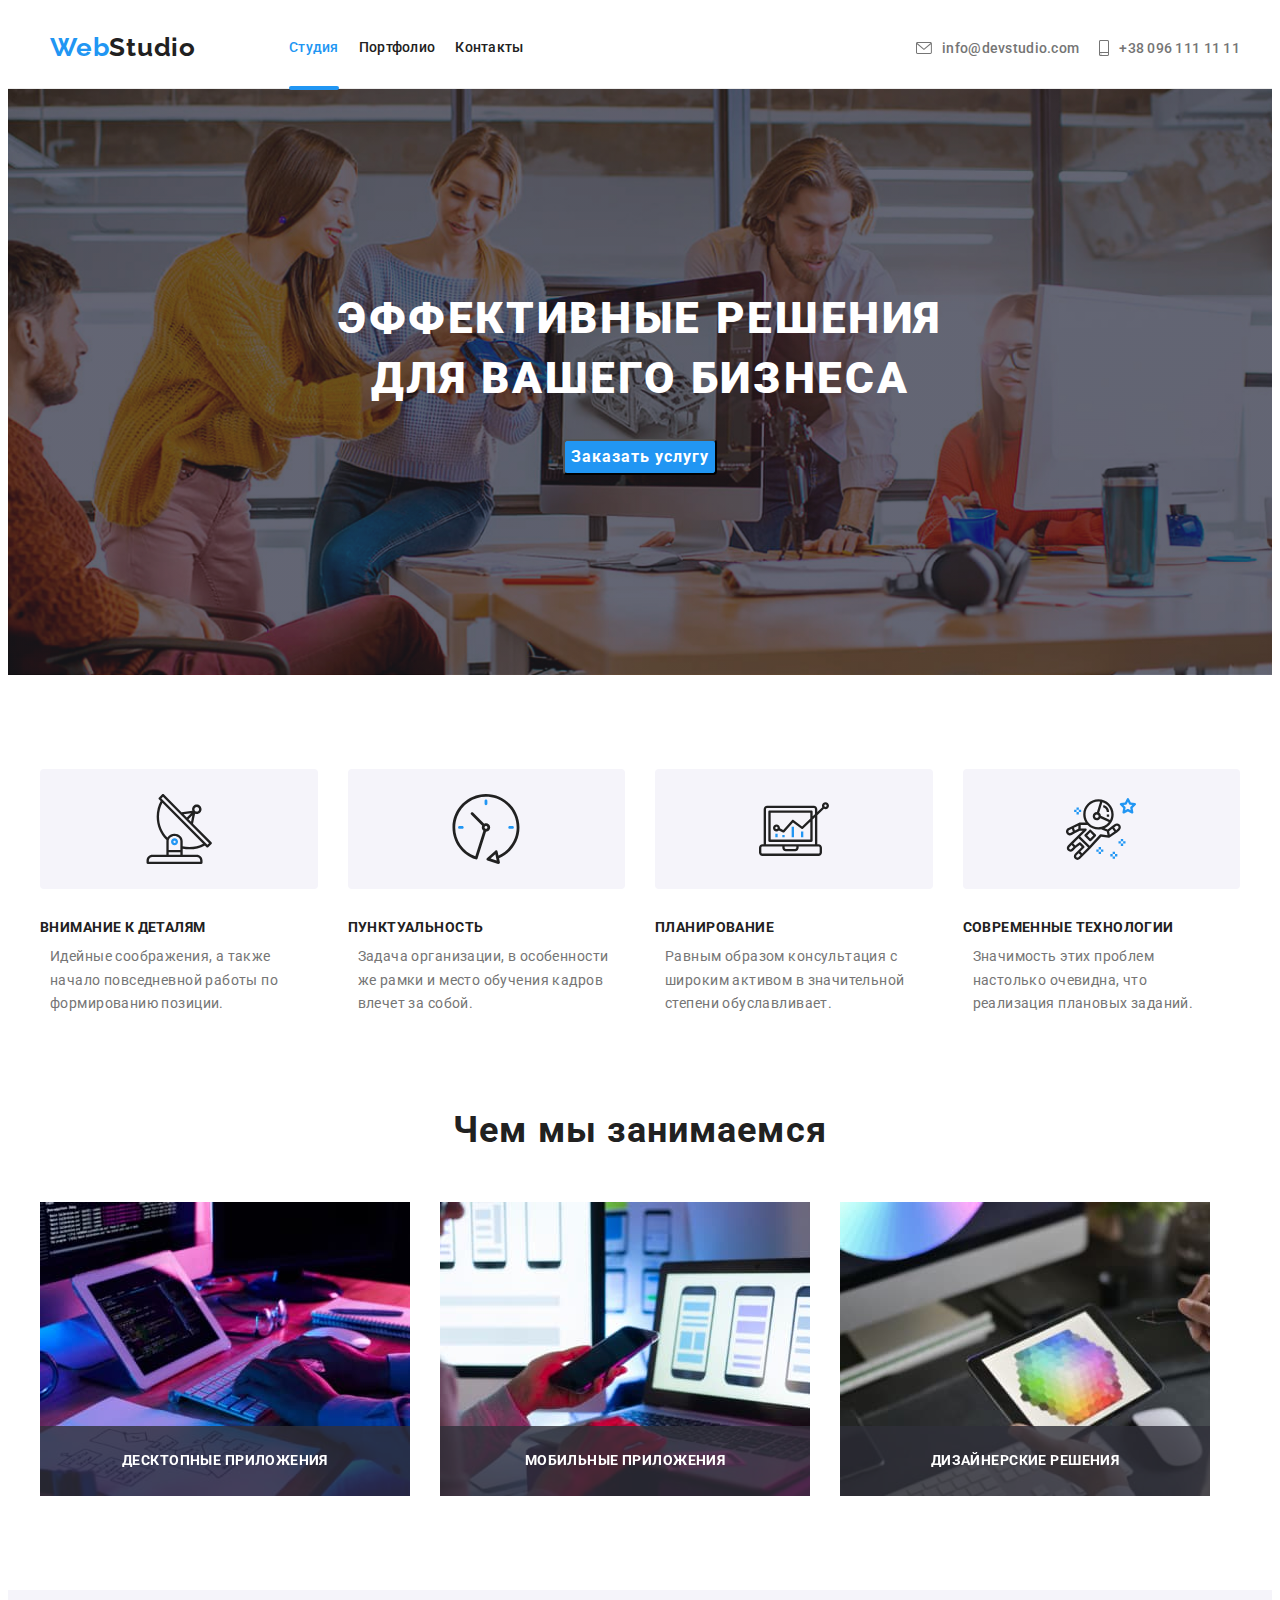
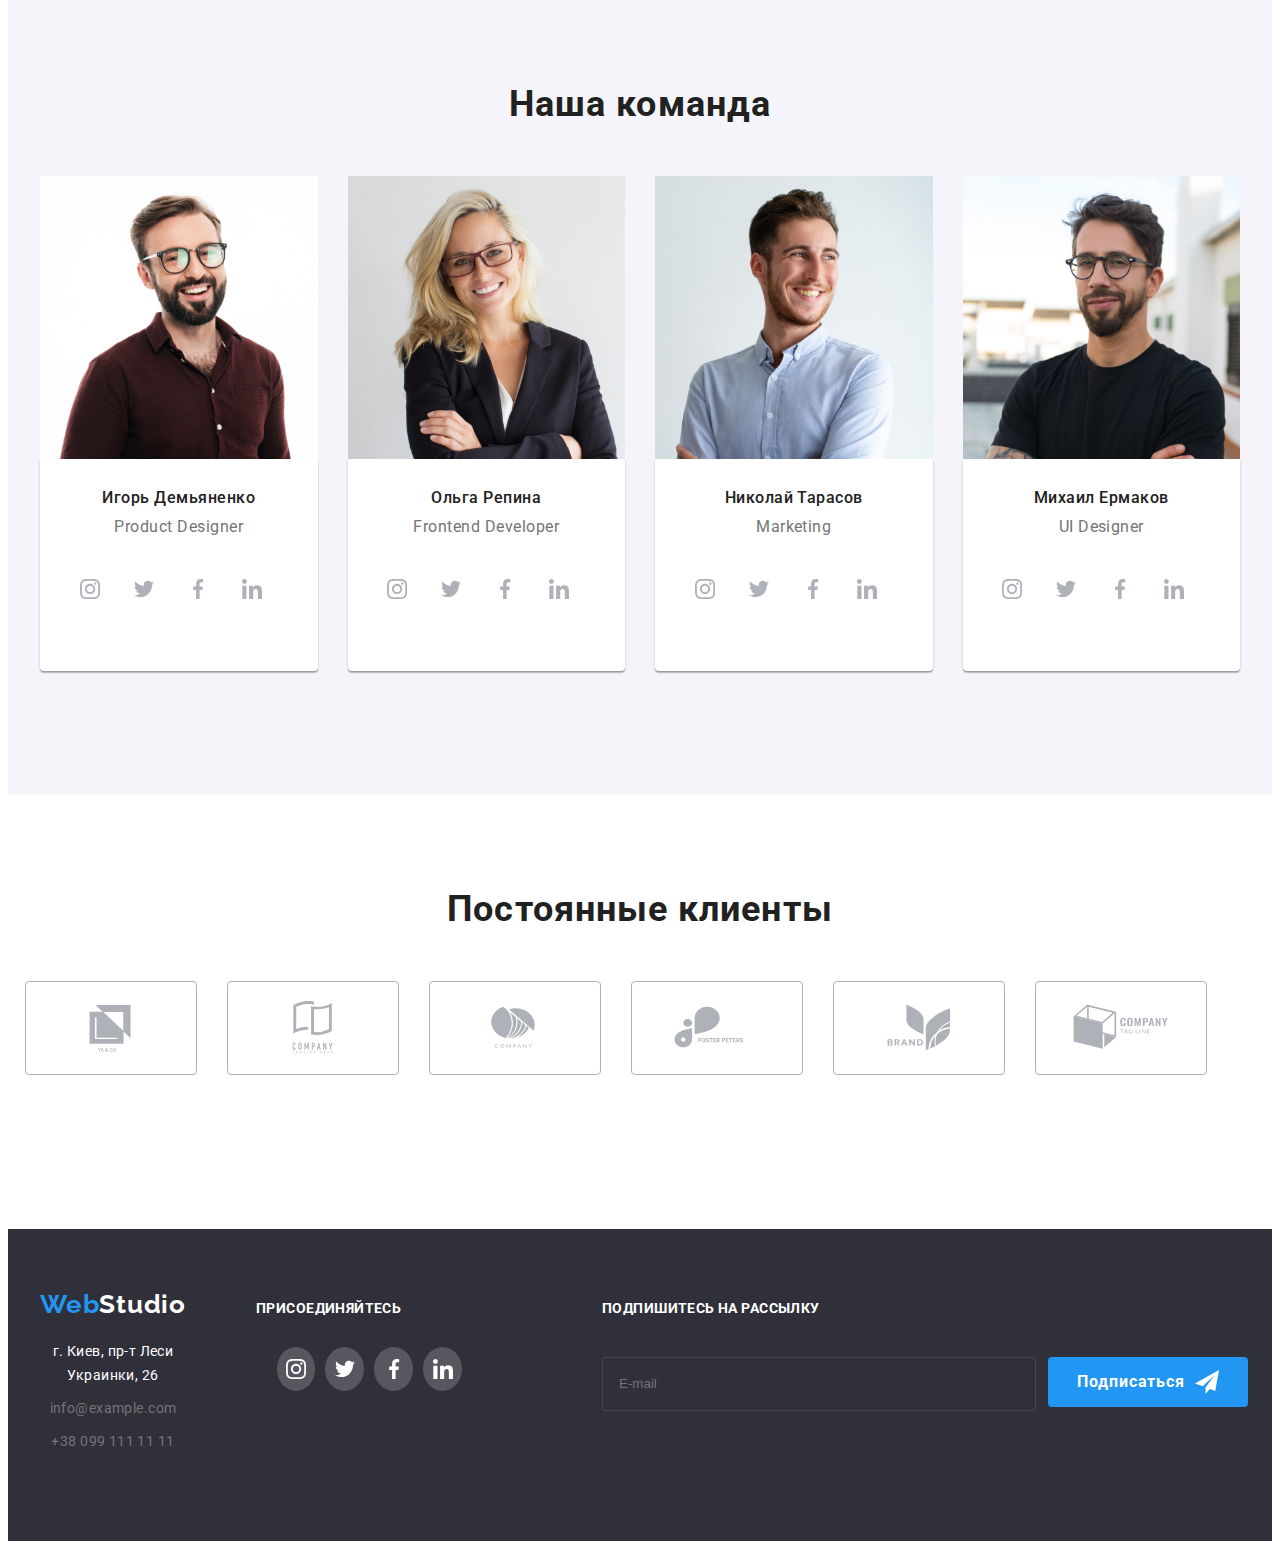
==== index.html @ 7e60ceb1 "main" ====
<!DOCTYPE html>
<html lang="ru">
  <head>
    <meta charset="UTF-8" />
    <meta http-equiv="X-UA-Compatible" content="IE=edge" />
    <meta name="viewport" content="width=device-width, initial-scale=1.0" />
    <title>WebStudio</title>
    <link rel="preconnect" href="https://fonts.googleapis.com" />
    <link rel="preconnect" href="https://fonts.gstatic.com" crossorigin />
    <link
      href="https://fonts.googleapis.com/css2?family=Raleway:wght@700&family=Roboto:wght@400;500;700;900&display=swap"
      rel="stylesheet"
    />
    <link
      rel="stylesheet"
      href="https://cdnjs.cloudflare.com/ajax/libs/modern-normalize/1.1.0/modern-normalize.min.css"
      integrity="sha512-wpPYUAdjBVSE4KJnH1VR1HeZfpl1ub8YT/NKx4PuQ5NmX2tKuGu6U/JRp5y+Y8XG2tV+wKQpNHVUX03MfMFn9Q=="
      crossorigin="anonymous"
      referrerpolicy="no-referrer"
    />
    <link rel="stylesheet" href="./css/styles.css" />
    <link rel="stylesheet" href="./css/main.css" />
  </head>
  <body>
    <header class="header">
      <div class="container header__container">
        <nav class="header__navigation">
          <a href="" class="heder__logo link"
            >Web<span class="studio__nav">Studio</span></a
          >

          <button class="open-menu-btn" type="button">
            <svg height="40" width="40">
              <use href="./images/icons.svg#icon-menu-open-btn"></use>
            </svg>
          </button>
          <div class="mob--menu backdrop is-hidden">
            <button class="close-menu-btn" type="button">
              <svg height="40" width="40">
                <use href="./images/icons.svg#icon-close-black"></use>
              </svg>
            </button>
            <ul>
              <li class="mob--menu__item">
                <a class="mob--menu__link link" href="./index.html">Студия</a>
              </li>
              <li class="mob--menu__item">
                <a class="mob--menu__link link" href="./portfolio.html"
                  >Портфолио</a
                >
              </li>
              <li class="mob--menu__item">
                <a class="mob--menu__link link" href="">Контакты</a>
              </li>
            </ul>
            <a
              class="link__tel marging-top--auto link"
              id="b1"
              href="mailto:info@devstudio.com"
            >
              <svg class="item__svg" width="16" height="12">
                <use href="./images/icons.svg#icon-envelope"></use>
              </svg>
              info@devstudio.com</a
            >
            <a
              class="bloo__color link__tel link"
              id="b2"
              href="tel:+380961111111"
            >
              <svg class="item__svg" width="10" height="16">
                <use href="./images/icons.svg#icon-smartphone"></use>
              </svg>
              +38 096 111 11 11
            </a>
            <ul class="mobil2">
              <li class="mobil__item">
                <a href="" class="mobil__link">Instagram</a>
              </li>
              <li class="mobil__item">
                <a href="" class="mobil__link">Twitter</a>
              </li>
              <li class="mobil__item">
                <a href="" class="mobil__link">Facebook</a>
              </li>
              <li class="mobil__item">
                <a href="" class="mobil__link">LinkedIn</a>
              </li>
            </ul>
          </div>
          <ul class="heder">
            <li class="header__item">
              <a class="link--caren link" href="./index.html">Студия</a>
            </li>
            <li class="header__item">
              <a class="header__link link" href="./portfolio.html">Портфолио</a>
            </li>
            <li class="header__item">
              <a class="header__link link" href="">Контакты</a>
            </li>
          </ul>
        </nav>
        <ul class="header__connect">
          <li class="header__item">
            <a class="link__tel link" href="mailto:info@devstudio.com">
              <svg class="item__svg" width="16" height="12">
                <use href="./images/icons.svg#icon-envelope"></use>
              </svg>
              info@devstudio.com</a
            >
          </li>
          <li class="header__item">
            <a class="link__tel link" href="tel:+380961111111">
              <svg class="item__svg" width="10" height="16">
                <use href="./images/icons.svg#icon-smartphone"></use>
              </svg>
              +38 096 111 11 11
            </a>
          </li>
        </ul>
      </div>
    </header>
    <main>
      <section class="hero">
        <div class="container">
          <h1 class="hero__title">Эффективные решения для вашего бизнеса</h1>
          <button data-modal-open class="hero__btn" type="button">
            Заказать услугу
          </button>
        </div>
      </section>
      <section class="section">
        <div class="container">
          <h2 class="visually__hidden">заголовок</h2>
          <ul class="work">
            <li class="work__item">
              <div class="work__box">
                <svg class="work__icon" width="70" height="70">
                  <use href="./images/icons.svg#icon-group"></use>
                </svg>
              </div>
              <h3 class="work__title">Внимание к деталям</h3>
              <p class="work__text">
                Идейные соображения, а также начало повседневной работы по
                формированию позиции.
              </p>
            </li>
            <li class="work__item">
              <div class="work__box">
                <svg class="work__icon" width="70" height="70">
                  <use href="./images/icons.svg#icon-clock"></use>
                </svg>
              </div>
              <h3 class="work__title">Пунктуальность</h3>
              <p class="work__text">
                Задача организации, в особенности же рамки и место обучения
                кадров влечет за собой.
              </p>
            </li>
            <li class="work__item">
              <div class="work__box">
                <svg class="work__icon" width="70" height="70">
                  <use href="./images/icons.svg#icon-diagram"></use>
                </svg>
              </div>
              <h3 class="work__title">Планирование</h3>
              <p class="work__text">
                Равным образом консультация с широким активом в значительной
                степени обуславливает.
              </p>
            </li>
            <li class="work__item">
              <div class="work__box">
                <svg class="work__icon" width="70" height="70">
                  <use href="./images/icons.svg#icon-astronaut"></use>
                </svg>
              </div>
              <h3 class="work__title">Современные технологии</h3>
              <p class="work__text">
                Значимость этих проблем настолько очевидна, что реализация
                плановых заданий.
              </p>
            </li>
          </ul>
        </div>
      </section>
      <section class="section section__nou--pading-top section__none">
        <div class="container">
          <h2 class="section__title">Чем мы занимаемся</h2>
          <ul class="about__list">
            <li class="about__item">
              <div class="about__general">
                <img
                  class="about__img"
                  src="./images/img1.jpg"
                  alt="наша работа"
                  width="370"
                  height="294"
                />
                <div class="about__actions">
                  <p class="about__text">Десктопные приложения</p>
                </div>
              </div>
            </li>
            <li class="about__item">
              <div class="about__general">
                <img
                  class="about__img"
                  src="./images/img2.jpg"
                  alt="наша работа"
                  width="370"
                  height="294"
                />
                <div class="about__actions">
                  <p class="about__text">Мобильные приложения</p>
                </div>
              </div>
            </li>
            <li class="about__item">
              <div class="about__general">
                <img
                  class="about__img"
                  src="./images/img3.jpg"
                  alt="наша работа"
                  width="370"
                  height="294"
                />
                <div class="about__actions">
                  <p class="about__text">Дизайнерские решения</p>
                </div>
              </div>
            </li>
          </ul>
        </div>
      </section>
      <section class="section background">
        <div class="container">
          <h2 class="section__title">Наша команда</h2>
          <ul class="team">
            <li class="team__item">
              <picture>
                <source
                  srcset="./images/mob/wan1x.jpg 1x, ./images/mob/wan2x.jpg 2x"
                  media="(min-width: 320px)"
                />
                <source
                  srcset="
                    ./images/tab/tab1x1.jpg 1x,
                    ./images/tab/tab1x2.jpg 2x
                  "
                  media="(min-width: 768px)"
                />
                <source
                  srcset="
                    ./images/decktop/dex1com1x.jpg 1x,
                    ./images/decktop/dex1com2x.jpg 2x
                  "
                  media="(min-width: 1200px)"
                />
                <img src="./images/img1-min.jpg" alt="фото сотрудника" />
              </picture>

              <div class="team__tamp">
                <h3 class="team__title">Игорь Демьяненко</h3>
                <p class="team__text" lang="en">Product Designer</p>
                <ul class="social">
                  <li class="social__item">
                    <a href="" class="social__link">
                      <svg class="social__icon" width="20" height="20">
                        <use href="./images/icons.svg#icon-instagram"></use>
                      </svg>
                    </a>
                  </li>

                  <li class="social__item">
                    <a href="" class="social__link">
                      <svg class="social__icon" width="20" height="20">
                        <use href="./images/icons.svg#icon-twitter"></use>
                      </svg>
                    </a>
                  </li>
                  <li class="social__item">
                    <a href="" class="social__link">
                      <svg class="social__icon" width="20" height="20">
                        <use href="./images/icons.svg#icon-facebook"></use>
                      </svg>
                    </a>
                  </li>
                  <li class="social__item">
                    <a href="" class="social__link">
                      <svg class="social__icon" width="20" height="20">
                        <use href="./images/icons.svg#icon-linkedin"></use>
                      </svg>
                    </a>
                  </li>
                </ul>
              </div>
            </li>
            <li class="team__item">
              <picture>
                <source
                  srcset="./images/mob/tue1x.jpg 1x, ./images/mob/tue2x.jpg 2x"
                  media="(min-width: 320px)"
                />
                <source
                  srcset="
                    ./images/tab/tab2x1.jpg 1x,
                    ./images/tab/tab2x2.jpg 2x
                  "
                  media="(min-width: 768px)"
                />
                <source
                  srcset="
                    ./images/decktop/dex2com1x.jpg 1x,
                    ./images/decktop/dex2com2x.jpg
                  "
                  media="(min-width: 1200px)"
                />
                <img src="./images/img2-min.jpg" alt="фото сотрудника" />
              </picture>

              <div class="team__tamp">
                <h3 class="team__title">Ольга Репина</h3>
                <p class="team__text" lang="en">Frontend Developer</p>
                <ul class="social">
                  <li class="social__item">
                    <a href="" class="social__link">
                      <svg class="social__icon" width="20" height="20">
                        <use href="./images/icons.svg#icon-instagram"></use>
                      </svg>
                    </a>
                  </li>

                  <li class="social__item">
                    <a href="" class="social__link">
                      <svg class="social__icon" width="20" height="20">
                        <use href="./images/icons.svg#icon-twitter"></use>
                      </svg>
                    </a>
                  </li>
                  <li class="social__item">
                    <a href="" class="social__link">
                      <svg class="social__icon" width="20" height="20">
                        <use href="./images/icons.svg#icon-facebook"></use>
                      </svg>
                    </a>
                  </li>
                  <li class="social__item">
                    <a href="" class="social__link">
                      <svg class="social__icon" width="20" height="20">
                        <use href="./images/icons.svg#icon-linkedin"></use>
                      </svg>
                    </a>
                  </li>
                </ul>
              </div>
            </li>
            <li class="team__item">
              <picture>
                <source
                  srcset="
                    ./images/mob/three1x.jpg 1x,
                    ./images/mob/three2x.jpg 2x
                  "
                  media="(min-width: 320px)"
                />
                <source
                  srcset="
                    ./images/tab/tab3x1.jpg 1x,
                    ./images/tab/tab3x2.jpg 2x
                  "
                  media="(min-width: 768px)"
                />
                <source
                  srcset="
                    ./images/decktop/dex3com1x.jpg 1x,
                    ./images/decktop/dex3com2x.jpg 2x
                  "
                  media="(min-width: 1200px)"
                />
                <img src="./images/img3-min.jpg" alt="фото сотрудника" />
              </picture>

              <div class="team__tamp">
                <h3 class="team__title">Николай Тарасов</h3>
                <p class="team__text" lang="en">Marketing</p>
                <ul class="social">
                  <li class="social__item">
                    <a href="" class="social__link">
                      <svg class="social__icon" width="20" height="20">
                        <use href="./images/icons.svg#icon-instagram"></use>
                      </svg>
                    </a>
                  </li>

                  <li class="social__item">
                    <a href="" class="social__link">
                      <svg class="social__icon" width="20" height="20">
                        <use href="./images/icons.svg#icon-twitter"></use>
                      </svg>
                    </a>
                  </li>
                  <li class="social__item">
                    <a href="" class="social__link">
                      <svg class="social__icon" width="20" height="20">
                        <use href="./images/icons.svg#icon-facebook"></use>
                      </svg>
                    </a>
                  </li>
                  <li class="social__item">
                    <a href="" class="social__link">
                      <svg class="social__icon" width="20" height="20">
                        <use href="./images/icons.svg#icon-linkedin"></use>
                      </svg>
                    </a>
                  </li>
                </ul>
              </div>
            </li>
            <li class="team__item">
              <picture>
                <source
                  srcset="./images/mob/four1x.jpg 1x, ./images/mob/four2x.jpg 2x"
                  media="(min-width: 320px)"
                />
                <source
                  srcset="
                    ./images/tab/tab4x1.jpg 1x,
                    ./images/tab/tab4x2.jpg 2x
                  "
                  media="(min-width: 768px)"
                />
                <source
                  srcset="
                    ./images/decktop/dex4com1x.jpg 1x,
                    ./images/decktop/dex4com2x.jpg 2x
                  "
                  media="(min-width: 1200px)"
                />
                <img src="./images/img4-min.jpg" alt="фото сотрудника" />
              </picture>

              <div class="team__tamp">
                <h3 class="team__title">Михаил Ермаков</h3>
                <p class="team__text" lang="en">UI Designer</p>
                <ul class="social">
                  <li class="social__item">
                    <a href="" class="social__link">
                      <svg class="social__icon" width="20" height="20">
                        <use href="./images/icons.svg#icon-instagram"></use>
                      </svg>
                    </a>
                  </li>

                  <li class="social__item">
                    <a href="" class="social__link">
                      <svg class="social__icon" width="20" height="20">
                        <use href="./images/icons.svg#icon-twitter"></use>
                      </svg>
                    </a>
                  </li>
                  <li class="social__item">
                    <a href="" class="social__link">
                      <svg class="social__icon" width="20" height="20">
                        <use href="./images/icons.svg#icon-facebook"></use>
                      </svg>
                    </a>
                  </li>
                  <li class="social__item">
                    <a href="" class="social__link">
                      <svg class="social__icon" width="20" height="20">
                        <use href="./images/icons.svg#icon-linkedin"></use>
                      </svg>
                    </a>
                  </li>
                </ul>
              </div>
            </li>
          </ul>
        </div>
      </section>
      <section class="section">
        <div class="container">
          <h2 class="section__title">Постоянные клиенты</h2>
          <ul class="customer">
            <li class="customer__item">
              <a href="" class="customer__link">
                <svg class="customer__icon" width="106" height="60">
                  <use href="./images/icons.svg#icon-Logo"></use>
                </svg>
              </a>
            </li>
            <li class="customer__item">
              <a href="" class="customer__link">
                <svg class="customer__icon" width="106" height="60">
                  <use href="./images/icons.svg#icon-Logo1"></use>
                </svg>
              </a>
            </li>
            <li class="customer__item">
              <a href="" class="customer__link">
                <svg class="customer__icon" width="106" height="60">
                  <use href="./images/icons.svg#icon-Logo2"></use>
                </svg>
              </a>
            </li>
            <li class="customer__item">
              <a href="" class="customer__link">
                <svg class="customer__icon" width="106" height="60">
                  <use href="./images/icons.svg#icon-Logo3"></use>
                </svg>
              </a>
            </li>
            <li class="customer__item">
              <a href="" class="customer__link">
                <svg class="customer__icon" width="106" height="60">
                  <use href="./images/icons.svg#icon-Logo4"></use>
                </svg>
              </a>
            </li>
            <li class="customer__item">
              <a href="" class="customer__link">
                <svg class="customer__icon" width="106" height="60">
                  <use href="./images/icons.svg#icon-Logo5"></use>
                </svg>
              </a>
            </li>
          </ul>
        </div>
      </section>
    </main>
    <footer class="footer">
      <div class="container__footer container">
        <div class="footer__box1">
          <a href="./index.html" class="logo__footer link"
            >Web<span class="studio__footer">Studio</span></a
          >
          <address style="font-style: normal">
            <ul>
              <li class="footer__li">
                <a
                  class="footer-map link"
                  href="http://goo.gl/maps/J8RDsRpYymLc4zaT9"
                  target="_blank"
                  rel="noopener noreferrer"
                  >г. Киев, пр-т Леси Украинки, 26</a
                >
              </li>
              <li class="footer__li">
                <a
                  class="footer__communication link"
                  href="mailto:info@example.com"
                  >info@example.com</a
                >
              </li>
              <li class="footer__li">
                <a class="footer__communication link" href="tel:+380991111111"
                  >+38 099 111 11 11</a
                >
              </li>
            </ul>
          </address>
        </div>
        <div class="footer__box2">
          <p class="footer__desc">присоединяйтесь</p>
          <ul class="social list">
            <li class="social__item">
              <a class="footer-social-link" href="">
                <svg class="footer-social-icon" width="20" height="20">
                  <use href="./images/icons.svg#icon-instagram"></use>
                </svg>
              </a>
            </li>
            <li class="social__item">
              <a class="footer-social-link" href="">
                <svg class="footer-social-icon" width="20" height="20">
                  <use href="./images/icons.svg#icon-twitter"></use>
                </svg>
              </a>
            </li>
            <li class="social__item">
              <a class="footer-social-link" href="">
                <svg class="footer-social-icon" width="20" height="20">
                  <use href="./images/icons.svg#icon-facebook"></use>
                </svg>
              </a>
            </li>
            <li class="social__item">
              <a class="footer-social-link" href="">
                <svg class="footer-social-icon" width="20" height="20">
                  <use href="./images/icons.svg#icon-linkedin"></use>
                </svg>
              </a>
            </li>
          </ul>
        </div>
        <div class="footer__box3">
          <label for="email" class="footer__desc"
            >Подпишитесь на рассылку</label
          >
          <form action="#" class="footer-li-new" name="maiking-name">
            <input
              type="email"
              name="email"
              placeholder="E-mail"
              id="email"
              class="footer-input-new"
            />
            <button type="submit" class="hero__btn footer-btn-new">
              Подписаться<svg class="footer-social-new" width="24" height="24">
                <use href="./images/icons.svg#icon-icon-send"></use>
              </svg>
            </button>
          </form>
        </div>
      </div>
    </footer>
    <div class="backdrop is-hidden" data-modal>
      <form action="#" class="modal-form">
        <button class="btn-close" data-modal-close>
          <svg height="18" width="18">
            <use href="./images/icons.svg#icon-close-black"></use>
          </svg>
        </button>
        <p class="modal__title">Оставьте свои данные, мы вам перезвоним</p>
        <div class="modal__icon">
          <label for="text" class="label-input"> Имя</label>
          <input
            type="text"
            name="user-text"
            id="text"
            class="modal-form-input"
          />
          <svg class="modal-svg" height="18" width="18">
            <use href="./images/icons.svg#icon-person"></use>
          </svg>
        </div>
        <div class="modal__icon">
          <label for="tel" class="label-input"> Телефон</label>
          <input type="tel" name="user-tel" id="tel" class="modal-form-input" />
          <svg class="modal-svg" height="18" width="18">
            <use href="./images/icons.svg#icon-phone"></use>
          </svg>
        </div>
        <div class="modal__icon">
          <label for="user-email" class="label-input"> Почта</label>
          <input
            type="email"
            name="user-email"
            id="user-email"
            class="modal-form-input"
          />
          <svg class="modal-svg" height="18" width="18">
            <use href="./images/icons.svg#icon-email"></use>
          </svg>
        </div>
        <label for="feedback" class="label-input"> Комментарий</label>
        <textarea
          name="feedback"
          id="feedback"
          rows="5"
          placeholder="Введите текст"
          class="label-input-comment textarea-modal modal-form-input"
        >
        </textarea>
        <div class="input-wrap-check">
          <input
            type="checkbox"
            name="policy"
            id="policy"
            class="modal-check visually-hidden"
          />
          <label for="policy" class="lablel-policy"
            ><span class="check-item"
              ><svg class="modal-check" height="8" width="11">
                <use href="./images/icons.svg#icon-vector"></use>
              </svg>
            </span>
            Соглашаюсь с рассылкой и принимаю<a href="" class="contract"
              >Условия договора</a
            >
          </label>
        </div>
        <button type="submit" class="btn-form">Отправить</button>
      </form>
    </div>
    <script src="./js/modal.js"></script>
    <script src="./js/mob-menu.js"></script>
    <script src="./js/mobil.js"></script>
  </body>
</html>
---- css/main.css ----
.studio__nav {
  color: var(--second-title-color);
}

.studio__footer {
  color: var(--main-title-color);
}

@media screen and (min-width: 320px) {
  .open-menu-btn {
    margin-left: auto;
    border: 1px solid rgba(0, 0, 0, 0);
    border-radius: 50%;
    fill: #000000;
    background-color: #fff;
    transition: fill var(--time) var(--cubic);
    cursor: pointer;
  }
  .open-menu-btn:hover, .open-menu-btn:focus {
    fill: var(--hover-text);
  }
}

@media screen and (min-width: 768px) {
  .open-menu-btn {
    display: none;
  }
}

@media screen and (min-width: 1200px) {
  .open-menu-btn {
    display: none;
  }
}

@media screen and (min-width: 320px) {
  .heder__logo {
    font-family: Raleway;
    font-weight: 700;
    font-size: 24px;
    line-height: 1.16;
    letter-spacing: 0.03em;
    color: var(--colored-text);
    margin-right: 93px;
    padding: 24px 0 24px 10px;
  }
}

@media screen and (min-width: 768px) {
  .heder__logo {
    font-family: Raleway;
    font-weight: 700;
    font-size: 24px;
    line-height: 1.16;
    letter-spacing: 0.03em;
    color: var(--colored-text);
    margin-right: 90px;
    padding-top: 24px;
    padding-bottom: 24px;
  }
}

@media screen and (min-width: 1200px) {
  .heder__logo {
    font-family: Raleway;
    font-weight: 700;
    font-size: 26px;
    line-height: 1.2;
    letter-spacing: 0.03em;
    color: var(--colored-text);
    margin-right: 93px;
    padding-top: 24px;
    padding-bottom: 24px;
  }
}

.logo__footer {
  font-family: Raleway;
  font-weight: 700;
  font-size: 26px;
  line-height: 1.2;
  letter-spacing: 0.03em;
  text-align: center;
  color: var(--colored-text);
  margin-bottom: 20px;
  display: block;
}

p,
h1,
h2,
h3,
h4,
h5,
h6 {
  margin: 0;
}

ul {
  margin: 0;
  padding: 0;
  padding-left: 0em;
  list-style: none;
}

img {
  display: block;
  max-width: 100%;
  height: auto;
  width: 100%;
}

.marging--top--auto {
  margin-top: auto;
}

@media screen and (min-width: 320px) {
  .container {
    width: 320px;
    padding-left: 15px;
    padding-right: 15px;
    margin: 0 auto;
  }
}

@media screen and (min-width: 768px) {
  .container {
    width: 720px;
    padding-left: 15px;
    padding-right: 15px;
  }
}

@media screen and (min-width: 1200px) {
  .container {
    width: 1200px;
    padding-left: 15px;
    padding-right: 15px;
    margin: 0 auto;
  }
}

.buton {
  cursor: pointer;
}

body {
  font-family: "roboto";
  color: var(--main-text-color);
}

.head {
  font-family: "roboto";
}

.link {
  text-decoration: none;
}

.section {
  padding-top: 94px;
  padding-bottom: 94px;
}

.projects-list:htn-chil(4n) {
  padding-right: 0;
}

@media screen and (min-width: 320px) {
  .section__none {
    display: none;
  }
}

@media screen and (min-width: 768px) {
  .section__none {
    display: none;
  }
}

@media screen and (min-width: 1200px) {
  .section__none {
    display: block;
  }
}

.label-input {
  font-weight: 400;
  font-size: 12px;
  line-height: 1.1;
  letter-spacing: 0.1pt;
  color: #757575;
}

.label-input-comment {
  font-weight: 400;
  font-size: 12px;
  line-height: 1.1;
  letter-spacing: 0.1pt;
}

.modal {
  width: 528px;
  height: 581px;
  background-color: #fff;
  position: absolute;
  padding: 40px;
  top: 50%;
  left: 50%;
  transform: translate(-50%, -50%);
}

.backdrop.is-hidden {
  opacity: 0;
  pointer-events: none;
}

.backdrop {
  position: fixed;
  top: 0;
  left: 0;
  height: 100%;
  width: 100%;
  background-color: rgba(0, 0, 0, 0.2);
  transition: var(--time) var(--cubic);
}

.is-hidden {
  display: none;
}

.btn-close {
  position: fixed;
  right: 8px;
  top: 8px;
  display: flex;
  justify-content: center;
  align-items: center;
  width: 30px;
  height: 30px;
  border: 1px solid rgba(0, 0, 0, 0.1);
  border-radius: 50%;
  fill: #000000;
  background-color: #fff;
  transition: fill var(--time) var(--cubic);
  cursor: pointer;
}

.btn-close:hover, .btn-close:focus {
  fill: var(--hover-text);
}

.close {
  position: relative;
}

.modal__title {
  font-weight: 700;
  font-size: 20px;
  line-height: 1.16;
  text-align: center;
  color: var(--btn-text-color);
  margin-bottom: 12px;
}

.modal-svg {
  fill: black;
}

.modal-form-input {
  width: 100%;
  height: 40px;
  border: 1px solid #212121;
  border-radius: 4px;
  padding-left: 41px;
  padding-right: 16px;
  color: #757575;
  cursor: pointer;
  transition: border-color var(--time) var(--cubic);
}

.modal-form-input:focus {
  border-color: var(--hover-text);
  outline: none;
  box-shadow: none;
}

.modal-form-input:focus + .modal-svg {
  fill: var(--hover-text);
}

@media screen and (min-width: 320px) {
  .modal-form {
    width: 100%;
    height: 581px;
    background-color: #fff;
    position: absolute;
    padding: 40px;
    top: 50%;
    left: 50%;
    transform: translate(-50%, -50%);
  }
}

@media screen and (min-width: 768px) {
  .modal-form {
    width: 528px;
    height: 581px;
    background-color: #fff;
    position: absolute;
    padding: 40px;
    top: 50%;
    left: 50%;
    transform: translate(-50%, -50%);
  }
}

@media screen and (min-width: 1200px) {
  .modal-form {
    width: 528px;
    height: 581px;
    background-color: #fff;
    position: absolute;
    padding: 40px;
    top: 50%;
    left: 50%;
    transform: translate(-50%, -50%);
  }
}

.textarea-modal {
  resize: none;
  width: 100%;
  height: 120px;
  border: 1px solid #212121;
  border-radius: 4px;
  margin-bottom: 20px;
  padding-left: 16px;
  padding-top: 10px;
  padding-right: 16px;
  color: #757575;
  cursor: pointer;
}

.btn-form {
  width: 200px;
  border: none;
  border-radius: 4px;
  height: 50px;
  font-weight: 500;
  color: var(--button-text-color);
  background-color: var(--hover-text);
  box-shadow: 0 4px rgba(0, 0, 0, 0.25);
  cursor: pointer;
  position: relative;
  left: 50%;
  transform: translate(-50%, 0);
}

.modal-svg {
  position: absolute;
  top: 50%;
  left: 12px;
  transition: fill var(--time) var(--cubic);
}

.modal__icon {
  position: relative;
  margin-bottom: 12px;
}

.input-wrap-check {
  margin-bottom: 30px;
}

.contract {
  margin-left: 5px;
  font-weight: 400;
  font-size: 14px;
  line-height: 1.3;
  letter-spacing: 0.3pt;
  color: var(--hover-text);
}

.lablel-policy {
  font-weight: 400;
  font-size: 14px;
  line-height: 1.3;
  letter-spacing: 0.3pt;
  display: flex;
}

.check-item {
  width: 16px;
  height: 15px;
  border: 2px solid #000000;
  border-radius: 2px;
  display: block;
  margin-right: 10px;
  display: flex;
  align-items: center;
  justify-content: center;
  transition: background-color var(--time) var(--cubic), border var(--time) var(--cubic);
}

.modal-check:checked + .lablel-policy .check-item {
  background-color: var(--hover-text);
  border: none;
}

.mob--menu {
  justify-content: space-between;
  position: fixed;
  background-color: #fff;
  top: 0;
  display: flex;
  flex-direction: column;
  width: 100vw;
  height: 100vh;
  left: 0;
}

.link__tel {
  margin-top: auto;
}

@media screen and (min-width: 768px) {
  .container__footer {
    display: flex;
    flex-wrap: wrap;
    align-items: baseline;
  }
}

@media screen and (min-width: 1200px) {
  .container__footer {
    display: flex;
    flex-wrap: nowrap;
    align-items: baseline;
  }
}

.footer-social-icon {
  fill: var(--main-btn-color);
}

.social__item {
  width: 100%;
  height: 100%;
  margin-bottom: 30px;
  background: rgba(255, 255, 255, 0.1);
  border-radius: 50%;
  display: flex;
  align-items: center;
  justify-content: center;
}

@media screen and (min-width: 320px) {
  .footer__desc {
    font-weight: 700;
    font-size: 14px;
    line-height: 1.14;
    text-align: center;
    letter-spacing: 0.03em;
    text-transform: uppercase;
    color: #ffffff;
    margin-bottom: 20px;
  }
}

@media screen and (min-width: 768px) {
  .footer__desc {
    font-weight: 700;
    font-size: 14px;
    line-height: 1.14;
    text-align: center;
    letter-spacing: 0.03em;
    text-transform: uppercase;
    color: #ffffff;
    margin-bottom: 20px;
  }
}

@media screen and (min-width: 1200px) {
  .footer__desc {
    font-weight: 700;
    font-size: 14px;
    line-height: 1.14;
    text-align: center;
    display: flex;
    letter-spacing: 0.03em;
    text-transform: uppercase;
    color: #ffffff;
    margin-bottom: 20px;
  }
}

.social__item + .social__item {
  margin-left: 10px;
}

.footer-social-link {
  width: 100%;
  height: 100%;
  background-color: rgba(255, 255, 255, 0.1);
  border-radius: 50%;
  display: flex;
  align-items: center;
  justify-content: center;
  fill: #ffffff;
  transition: background-color var(--time) var(--cubic);
}

.footer-social-link:hover, .footer-social-link:focus {
  background-color: var(--hover-text);
  color: var(--main-btn-color);
}

.footer-social-list {
  display: flex;
  justify-content: center;
}

.footer {
  padding: 60px 0px;
  background: var(--footer-fon);
}

.footer__li {
  margin-bottom: 9px;
  display: block;
  text-align: center;
}

.footer-map {
  font-size: 14px;
  line-height: 1.7;
  letter-spacing: 0.03em;
  color: var(--main-title-color);
  transition: color var(--time) var(--cubic);
}

.footer-map:hover, .footer-map:focus {
  color: var(--hover-text);
}

.footer__communication {
  font-size: 14px;
  line-height: 1.7;
  letter-spacing: 0.03em;
  color: var(--second-text-color);
  margin-top: 10px;
  transition: color var(--time) var(--cubic);
}

.footer__communication:hover, .footer__communication:focus {
  color: var(--hover-text);
  margin-top: 10px;
}

@media screen and (min-width: 768px) {
  .footer__box2 {
    margin-bottom: 60px;
    flex-basis: calc(100% / 2 - 30px);
    margin-left: 30px;
    margin-right: 70px;
  }
}

@media screen and (min-width: 1200px) {
  .footer__box2 {
    margin-left: 70px;
  }
}

.footer__box3 {
  text-align: center;
  margin-left: auto;
  margin-right: auto;
}

@media screen and (min-width: 768px) {
  .footer__box3 {
    text-align: center;
    margin-left: auto;
    margin-right: auto;
  }
}

@media screen and (min-width: 1200px) {
  .footer__box3 {
    flex-basis: calc(100% / 3 - 30px);
    margin-left: 70px;
  }
}

.footer--new {
  width: 100%;
  height: 100%;
  background-color: rgba(255, 255, 255, 0.1);
  border-radius: 50%;
  display: flex;
  align-items: center;
  justify-content: center;
  fill: #ffffff;
  transition: background-color var(--time) var(--cubic);
}

@media screen and (min-width: 320px) {
  .footer-btn-new {
    margin-top: 20px;
    width: 200px;
    height: 50px;
    border: transparent;
    display: flex;
    margin-left: 12px;
    align-items: center;
    justify-content: center;
    width: 40%;
    left: 50%;
    margin-left: 30%;
    fill: #ffffff;
    transition: background-color var(--time) var(--cubic);
  }
}

@media screen and (min-width: 768px) {
  .footer-btn-new {
    margin-top: 20px;
    width: 200px;
    height: 50px;
    border: transparent;
    display: flex;
    margin-left: 12px;
    align-items: center;
    justify-content: center;
    width: 40%;
    left: 50%;
    margin-left: 30%;
    fill: #ffffff;
    transition: background-color var(--time) var(--cubic);
  }
}

@media screen and (min-width: 1200px) {
  .footer-btn-new {
    margin-top: 20px;
    width: 200px;
    height: 50px;
    border: transparent;
    display: flex;
    margin-left: 12px;
    align-items: center;
    justify-content: center;
    fill: #ffffff;
    transition: background-color var(--time) var(--cubic);
  }
}

.foot-btn {
  margin-bottom: 20px;
}

@media screen and (min-width: 1200px) {
  .footer-li-new {
    display: flex;
  }
}

.footer-social-new {
  margin-left: 10px;
}

@media screen and (min-width: 320px) {
  .footer-input-new {
    width: auto;
    height: 50px;
    border: 1px solid rgba(255, 255, 255, 0.1);
    border-radius: 4px;
    padding-left: 16px;
    padding-right: 16px;
    margin-top: 20px;
    background-color: var(--footer-fon);
    color: #757575;
    cursor: pointer;
    transition: border-color var(--time) var(--cubic);
  }
  .footer-input-new:focus {
    outline: none;
    box-shadow: none;
  }
}

@media screen and (min-width: 768px) {
  .footer-input-new {
    width: 450px;
    height: 50px;
    border: 1px solid rgba(255, 255, 255, 0.1);
    border-radius: 4px;
    padding-left: 16px;
    padding-right: 16px;
    margin-top: 20px;
    background-color: var(--footer-fon);
    color: #757575;
    cursor: pointer;
    transition: border-color var(--time) var(--cubic);
  }
  .footer-input-new:focus {
    outline: none;
    box-shadow: none;
  }
}

@media screen and (min-width: 1200px) {
  .footer-input-new {
    width: 400px;
    height: 50px;
    border: 1px solid rgba(255, 255, 255, 0.1);
    border-radius: 4px;
    padding-left: 16px;
    padding-right: 16px;
    margin-top: 20px;
    background-color: var(--footer-fon);
    color: #757575;
    cursor: pointer;
    transition: border-color var(--time) var(--cubic);
  }
  .footer-input-new:focus {
    outline: none;
    box-shadow: none;
  }
}

.footer__box1 {
  flex-grow: 1;
}

.link--caren::after {
  content: "";
  display: block;
  position: relative;
  width: 100%;
  height: 4px;
  bottom: -30px;
  border-radius: 2px;
  color: var(--colored-text);
  background-color: var(--hover-text);
}

.link--caren {
  font-weight: 500;
  font-size: 14px;
  line-height: 1.15;
  letter-spacing: 0.02em;
  color: var(--hover-text);
}

.item__svg {
  fill: currentColor;
  margin-right: 10px;
  transition: fill var(--time) var(--cubic);
}

.item__svg:hover {
  fill: currentColor;
}

.header__navigation {
  display: flex;
  align-items: center;
}

.header {
  border-bottom: 1px solid #ececec;
}

.header__item:not(:last-child) {
  margin-right: 20px;
}

.header__link {
  font-weight: 500;
  font-size: 14px;
  line-height: 1.15;
  letter-spacing: 0.02em;
  color: var(--second-title-color);
  transition: color var(--time) var(--cubic);
}

.header__link:hover, .header__link:focus, .header__link:active {
  color: var(--hover-text);
}

@media screen and (min-width: 768px) {
  .header__container {
    display: flex;
    align-items: center;
  }
}

@media screen and (min-width: 1200px) {
  .header__container {
    display: flex;
    align-items: center;
  }
}

@media screen and (min-width: 320px) {
  .header__connect {
    display: none;
  }
}

@media screen and (min-width: 768px) {
  .header__connect {
    display: flex;
    flex-wrap: wrap;
    margin-left: auto;
  }
}

@media screen and (min-width: 1200px) {
  .header__connect {
    display: flex;
    flex-wrap: wrap;
    margin-left: auto;
  }
}

@media screen and (min-width: 320px) {
  .heder {
    display: none;
  }
}

@media screen and (min-width: 768px) {
  .heder {
    display: flex;
  }
}

@media screen and (min-width: 1200px) {
  .heder {
    display: flex;
  }
}

.close-menu-btn {
  position: fixed;
  z-index: 6;
  right: 8px;
  top: 8px;
  display: flex;
  justify-content: center;
  align-items: center;
  border: 1px solid rgba(0, 0, 0, 0);
  border-radius: 50%;
  fill: #000000;
  background-color: #fff;
  transition: fill var(--time) var(--cubic);
  cursor: pointer;
}

.mob--menu__item {
  margin-top: 32px;
  margin-left: 40px;
}

.mob--menu__link {
  font-weight: 500;
  font-size: 40px;
  line-height: 1.17;
  letter-spacing: 0.02em;
  color: var(--second-title-color);
  transition: color var(--time) var(--cubic);
}

@media screen and (min-width: 320px) {
  .link__tel {
    font-weight: 500;
    font-size: 24px;
    line-height: 1.16;
    letter-spacing: 0.02em;
    color: var(--main-text-color);
    display: flex;
    align-items: center;
    padding: 0px 0;
    transition: color var(--time) var(--cubic);
  }
}

@media screen and (min-width: 768px) {
  .link__tel {
    font-weight: 500;
    font-size: 14px;
    line-height: 1.15;
    letter-spacing: 0.02em;
    color: var(--main-text-color);
    display: flex;
    align-items: center;
    padding: 32px 0;
    transition: color var(--time) var(--cubic);
  }
}

@media screen and (min-width: 1200px) {
  .link__tel {
    font-weight: 500;
    font-size: 14px;
    line-height: 1.15;
    letter-spacing: 0.02em;
    color: var(--main-text-color);
    display: flex;
    align-items: center;
    padding: 32px 0;
    transition: color var(--time) var(--cubic);
  }
}

.bloo__color {
  font-weight: 500;
  font-size: 32px;
  line-height: 1.17;
  letter-spacing: 0.02em;
  color: #2196f3;
  transition: color var(--time) var(--cubic);
}

@media screen and (min-width: 320px) {
  .item__svg {
    visibility: collapse;
  }
}

@media screen and (min-width: 768px) {
  .item__svg {
    visibility: collapse;
  }
}

@media screen and (min-width: 1200px) {
  .item__svg {
    visibility: visible;
  }
}

.mobil {
  position: relative;
  bottom: 0;
}

.mobil2 {
  display: flex;
  justify-content: center;
  margin-bottom: 30px;
}

.mobil__item {
  margin-top: 100px;
  margin-left: auto;
  margin-right: auto;
}

.mobil__link {
  font-weight: 500;
  font-size: 18px;
  line-height: 1.22;
  letter-spacing: 0.02em;
  color: #2196f3;
  transition: color var(--time) var(--cubic);
}

.mobil__link::before {
  content: "";
  display: block;
  position: relative;
  width: 1px;
  height: 22px;
  bottom: -20px;
  right: 12px;
  border-radius: 2px;
  color: rgba(33, 33, 33, 0.2);
  background-color: rgba(33, 33, 33, 0.2);
}

@media screen and (min-width: 320px) {
  .customer {
    display: flex;
    flex-wrap: wrap;
    margin-left: auto;
    margin-right: auto;
  }
}

@media screen and (min-width: 768px) {
  .customer {
    display: flex;
    flex-wrap: wrap;
    margin-left: 30px;
  }
}

@media screen and (min-width: 1200px) {
  .customer {
    display: flex;
    flex-wrap: wrap;
    margin-left: -30px;
  }
}

.customer__link {
  width: auto;
  height: 92px;
  border-radius: 4px;
  border: 1px solid #afb1b8;
  display: flex;
  align-items: center;
  justify-content: center;
  color: #afb1b8;
  transition: color var(--time) var(--cubic);
}

@media screen and (min-width: 480px) {
  .customer__link {
    width: 170px;
    height: 92px;
    border-radius: 4px;
    border: 1px solid #afb1b8;
    display: flex;
    align-items: center;
    justify-content: center;
    color: #afb1b8;
    transition: color var(--time) var(--cubic);
    margin-bottom: 30px;
  }
}

@media screen and (min-width: 768px) {
  .customer__link {
    width: 170px;
    height: 92px;
    border-radius: 4px;
    border: 1px solid #afb1b8;
    display: flex;
    align-items: center;
    justify-content: center;
    color: #afb1b8;
    transition: color var(--time) var(--cubic);
    margin-bottom: 30px;
  }
}

.customer__link:hover, .customer__link:focus {
  color: var(--hover-text);
  border: 1px solid var(--hover-text);
}

.customer__icon {
  width: 100%;
  fill: currentColor;
}

@media screen and (min-width: 320px) {
  .customer__item {
    flex-basis: calc((100% - 60px) / 2);
    margin-left: 15px;
    margin-right: 15px;
    margin-bottom: 30px;
  }
}

@media screen and (min-width: 768px) {
  .customer__item {
    flex-basis: calc((100% - 60px) / 4);
    margin-left: 15px;
    margin-right: 15px;
    margin-bottom: 30px;
  }
}

@media screen and (min-width: 1200px) {
  .customer__item {
    flex-basis: calc((100% - 60px) / 7);
  }
}

@media screen and (min-width: 480px) {
  .section__nou--pading-top {
    padding-top: 0px;
  }
}

@media screen and (min-width: 768px) {
  .section__nou--pading-top {
    padding-top: 0px;
  }
}

@media screen and (min-width: 1200px) {
  .section__nou--pading-top {
    padding-top: 0px;
  }
}

.about__list {
  display: flex;
}

.about__item:not(:first-child) {
  margin-left: 30px;
}

@media screen and (min-width: 320px) {
  .filter {
    display: flex;
    flex-wrap: wrap;
    margin-left: auto;
    margin-right: auto;
  }
}

@media screen and (min-width: 768px) {
  .filter {
    display: flex;
    flex-wrap: wrap;
    margin-left: 30px;
  }
}

@media screen and (min-width: 1200px) {
  .filter {
    display: flex;
    flex-wrap: wrap;
    margin-left: 30px;
    justify-content: center;
  }
}

@media screen and (min-width: 320px) {
  .filter__title {
    flex-basis: calc(100% / 4 - 10px);
    margin-left: 10px;
    margin-bottom: 10px;
  }
}

@media screen and (min-width: 768px) {
  .filter__title {
    flex-basis: calc(100% / 6 - 30px);
    margin-left: 20px;
    margin-bottom: 50px;
  }
}

@media screen and (min-width: 1200px) {
  .filter__title {
    flex-basis: calc(100% / 6 - 30px);
    margin-left: 0px;
    margin-bottom: 50px;
  }
}

.partition__img {
  position: relative;
  overflow: hidden;
}

.partition__pretext {
  position: absolute;
  top: 0;
  left: 0;
  width: 100%;
  height: 100%;
  background: rgba(33, 150, 243, 0.9);
  transform: translateY(100%);
  transition: 250ms cubic-bezier(0.4, 0, 0.2, 1);
}

.partition__text {
  position: absolute;
  top: 0;
  left: 0;
  padding: 63px 24px;
  font-size: 18px;
  line-height: 1.56;
  letter-spacing: 0.03em;
  color: var(--main-title-color);
}

@media screen and (min-width: 768px) {
  .partition__title {
    flex-basis: calc(141% / 3 - 30px);
    margin-left: 20px;
    margin-bottom: 50px;
  }
}

@media screen and (min-width: 1200px) {
  .partition__title {
    flex-basis: calc(120% / 4 - -20px);
    margin-left: -15px;
    margin-bottom: 50px;
  }
}

.partition__link {
  display: block;
}

.partition__link:hover {
  background: var(--second-color);
  box-shadow: 0px 1px 1px rgba(0, 0, 0, 0.12), 0px 4px 4px rgba(0, 0, 0, 0.06), 1px 4px 6px rgba(0, 0, 0, 0.16);
}

.partition__link:hover .partition__pretext,
.partition__link:focus .partition__pretext {
  opacity: 1;
  transform: translateY(0);
}

.social__item {
  width: 44px;
  height: 44px;
}

.title__portfolio {
  font-weight: bold;
  font-size: 18px;
  line-height: 36px;
  letter-spacing: 0.06em;
  color: #212121;
}

.work-list-p {
  display: flex;
  flex-wrap: wrap;
}

@media screen and (min-width: 320px) {
  .partition__title {
    box-sizing: border-box;
    margin-bottom: 30px;
  }
}

@media screen and (min-width: 768px) {
  .partition__title {
    margin-right: 30px;
    box-sizing: border-box;
    margin-bottom: 30px;
  }
}

@media screen and (min-width: 1200px) {
  .partition__title {
    margin-right: 30px;
    box-sizing: border-box;
    margin-bottom: 30px;
  }
}

.portfolio-div {
  padding: 20px 24px;
  border: 1px solid #eeeeee;
}

.portfolio__name {
  font-weight: normal;
  font-size: 18px;
  line-height: 36px;
  letter-spacing: 0.06em;
  color: #757575;
}

@media screen and (min-width: 320px) {
  .partition {
    display: flex;
    flex-wrap: wrap;
    justify-content: center;
    margin-top: 0;
    margin-bottom: 50px;
  }
}

@media screen and (min-width: 748px) {
  .partition {
    display: flex;
    flex-wrap: wrap;
    justify-content: left;
    margin-top: 0;
    margin-bottom: 50px;
  }
}

@media screen and (min-width: 1200px) {
  .partition {
    display: flex;
    flex-wrap: wrap;
    justify-content: center;
    margin-top: 0;
    margin-bottom: 50px;
  }
}

.filter .filter__title:not(:last-child) {
  margin-right: 0px;
}

@media screen and (min-width: 320px) {
  .filter__btn {
    border-color: #f5f4fa;
    font-family: inherit;
    font-weight: 700;
    font-size: 16px;
    line-height: 1.9;
    letter-spacing: 0.06em;
    border-radius: 4px;
    padding: 5px 16px;
    min-width: 130px;
    border-style: none;
    transition: background-color var(--time) var(--cubic), color var(--time) var(--cubic), box-shadow var(--time) var(--cubic);
    cursor: pointer;
  }
  .filter__btn:hover, .filter__btn:focus {
    color: var(--main-btn-color);
    background: var(--hover-text);
    box-shadow: 0px 2px rgba(0, 0, 0, 0.12), 0px 1px rgba(0, 0, 0, 0.08), 0px 3px rgba(0, 0, 0, 0.1);
  }
}

@media screen and (min-width: 768px) {
  .filter__btn {
    border-color: #f5f4fa;
    font-family: inherit;
    font-weight: 700;
    font-size: 16px;
    line-height: 1.9;
    letter-spacing: 0.03em;
    border-radius: 4px;
    padding: 5px 6px;
    min-width: 108px;
    border-style: none;
    transition: background-color var(--time) var(--cubic), color var(--time) var(--cubic), box-shadow var(--time) var(--cubic);
    cursor: pointer;
  }
  .filter__btn:hover, .filter__btn:focus {
    color: var(--main-btn-color);
    background: var(--hover-text);
    box-shadow: 0px 2px rgba(0, 0, 0, 0.12), 0px 1px rgba(0, 0, 0, 0.08), 0px 3px rgba(0, 0, 0, 0.1);
  }
}

@media screen and (min-width: 1200px) {
  .filter__btn {
    border-color: #f5f4fa;
    font-family: inherit;
    font-weight: 700;
    font-size: 16px;
    line-height: 1.9;
    letter-spacing: 0.06em;
    border-radius: 4px;
    padding: 5px 16px;
    min-width: 93px;
    border-style: none;
    transition: background-color var(--time) var(--cubic), color var(--time) var(--cubic), box-shadow var(--time) var(--cubic);
    cursor: pointer;
  }
  .filter__btn:hover, .filter__btn:focus {
    color: var(--main-btn-color);
    background: var(--hover-text);
    box-shadow: 0px 2px rgba(0, 0, 0, 0.12), 0px 1px rgba(0, 0, 0, 0.08), 0px 3px rgba(0, 0, 0, 0.1);
  }
}

.filter-:not(:last-child) {
  margin-right: 8px;
}

@media screen and (min-width: 768px) {
  .team {
    display: flex;
    flex-wrap: wrap;
    margin-left: -30px;
  }
}

@media screen and (min-width: 1200px) {
  .team {
    display: flex;
    flex-wrap: wrap;
    margin-left: -30px;
  }
}

.background {
  background: var(--section-team-fon);
}

@media screen and (min-width: 768px) {
  .team__item:not(:first-child) {
    margin-left: 30px;
  }
}

@media screen and (min-width: 1200px) {
  .team__item:not(:first-child) {
    margin-left: 30px;
  }
}

@media screen and (min-width: 768px) {
  .team__item {
    flex-basis: calc(100% / 2 - 30px);
    margin-left: 30px;
  }
}

@media screen and (min-width: 1200px) {
  .team__item {
    flex-basis: calc(100% / 4 - 30px);
    margin-left: 30px;
  }
}

.team__tamp {
  padding-top: 30px;
  padding-bottom: 30px;
  margin-bottom: 30px;
  background: #ffffff;
  box-shadow: 0px 1px 3px rgba(0, 0, 0, 0.12), 0px 1px 1px rgba(0, 0, 0, 0.14), 0px 2px 1px rgba(0, 0, 0, 0.2);
  border-radius: 0px 0px 4px 4px;
}

.team__title {
  font-weight: 500;
  font-size: 16px;
  line-height: 1.18;
  text-align: center;
  letter-spacing: 0.03em;
  color: var(--second-title-color);
  margin-bottom: 10px;
}

.team__text {
  font-size: 16px;
  line-height: 1.18;
  text-align: center;
  letter-spacing: 0.03em;
  color: var(--main-text-color);
  margin-bottom: 16px;
}

.social__item {
  width: 44px;
  height: 44px;
}

.social__item + .social__item {
  margin-left: 10px;
}

.social__link {
  width: 100%;
  height: 100%;
  background-color: #ffffff;
  border-radius: 50%;
  display: flex;
  align-items: center;
  justify-content: center;
  color: #afb1b8;
  transition: color var(--time) var(--cubic), background-color var(--time) var(--cubic);
}

.social__link:hover, .social__link:focus {
  background-color: var(--hover-text);
  color: var(--main-btn-color);
}

.social__icon {
  fill: currentColor;
}

@media screen and (min-width: 320px) {
  .social {
    display: flex;
    margin-left: 15%;
  }
}

@media screen and (min-width: 768px) {
  .social {
    display: flex;
    margin-left: 17%;
  }
}

@media screen and (min-width: 1200px) {
  .social {
    display: flex;
    margin-left: 10%;
    margin-top: 30px;
  }
}

.about__general {
  position: relative;
}

.about__actions {
  position: absolute;
  width: 100%;
  height: 70px;
  bottom: 0;
  background-color: rgba(47, 48, 58, 0.8);
  display: flex;
  align-items: center;
  justify-content: center;
}

.about__text {
  font-weight: 700;
  font-size: 14px;
  line-height: 1.14;
  letter-spacing: 0.03em;
  text-transform: uppercase;
  color: var(--main-title-color);
}

.work__box {
  width: 100%;
  height: 120px;
  background-color: #f5f4fa;
  border-radius: 4px;
  display: flex;
  align-items: center;
  justify-content: center;
  margin-bottom: 30px;
}

.work {
  margin-bottom: -30px;
}

@media screen and (min-width: 768px) {
  .work {
    display: flex;
    flex-wrap: wrap;
    margin-left: -30px;
  }
}

@media screen and (min-width: 768px) {
  .work__item {
    flex-basis: calc(100% / 2 - 30px);
    margin-left: 30px;
  }
}

@media screen and (min-width: 1200px) {
  .work__item {
    flex-basis: calc(100% / 4 - 30px);
    margin-left: 30px;
    width: 270px;
  }
}

@media screen and (min-width: 1200px) {
  .work__item:not(:first-child) {
    margin-left: 30px;
  }
}

.work__title {
  font-weight: 700;
  font-size: 14px;
  line-height: 0.87;
  letter-spacing: 0.03em;
  text-align: center;
  margin-bottom: 30px;
  text-transform: uppercase;
  color: var(--second-title-color);
}

@media screen and (min-width: 768px) {
  .work__title {
    font-weight: 700;
    font-size: 14px;
    line-height: 1.16;
    letter-spacing: 0.03em;
    text-align: left;
    text-transform: uppercase;
    color: var(--second-title-color);
    margin-bottom: 10px;
  }
}

@media screen and (min-width: 1200px) {
  .work__title {
    font-weight: 700;
    font-size: 14px;
    line-height: 1.16;
    letter-spacing: 0.03em;
    text-align: left;
    text-transform: uppercase;
    color: var(--second-title-color);
    margin-bottom: 10px;
  }
}

.work__text {
  font-size: 14px;
  line-height: 1.41;
  letter-spacing: 0.03em;
  text-align: left;
  color: var(--main-text-color);
  margin-bottom: 30px;
  padding: 0 10px;
}

@media screen and (min-width: 768px) {
  .work__text {
    font-size: 14px;
    line-height: 1.7;
    letter-spacing: 0.03em;
    color: var(--main-text-color);
  }
}

@media screen and (min-width: 1200px) {
  .work__text {
    font-size: 14px;
    line-height: 1.7;
    letter-spacing: 0.03em;
    color: var(--main-text-color);
  }
}

:root {
  --main-title-color: #FFFFFF;
  --second-title-color: #212121;
  --main-text-color: #757575;
  --second-text-color: color: rgba(255, 255, 255, 0.6);
  --colored-text: #2196F3;
  --hover-text: #2196F3;
  --main-btn-color: #FFFFFF;
  --second-btn-color: #757575;
  --btn-text-color: #212121;
  --section-servicec-fon: #2F303A;
  --section-work-fon: #E5E5E5;
  --section-our-fon: #E5E5E5;
  --section-team-fon: #F5F4FA;
  --footer-fon: #2F303A;
  --button-text-color: #F5F4FA;
  --time: 250ms;
  --cubic: cubic-bezier(0.4, 0, 0.2, 1);
}

.visually-hidden {
  position: absolute;
  width: 1px;
  height: 1px;
  margin: -1px;
  border: 0;
  padding: 0;
  white-space: nowrap;
  clip-path: inset(100%);
  clip: rect(0 0 0 0);
  overflow: hidden;
}

.section__title {
  font-weight: 700;
  font-size: 28px;
  line-height: 1.17;
  text-align: center;
  letter-spacing: 0.03em;
  color: var(--second-title-color);
  margin-bottom: 50px;
}

@media screen and (min-width: 768px) {
  .section__title {
    font-weight: 700;
    font-size: 28px;
    line-height: 1.17;
    text-align: center;
    letter-spacing: 0.03em;
    color: var(--second-title-color);
    margin-bottom: 50px;
  }
}

@media screen and (min-width: 1200px) {
  .section__title {
    font-weight: 700;
    font-size: 36px;
    line-height: 1.16;
    text-align: center;
    letter-spacing: 0.03em;
    color: var(--second-title-color);
    margin-bottom: 50px;
  }
}

.visually__hidden {
  position: absolute;
  clip: rect(0 0 0 0);
  width: 1px;
  height: 1px;
  margin: -1px;
}

@media screen and (min-width: 320px) {
  .hero {
    text-align: center;
    background: var(--section-servicec-fon);
    background-image: linear-gradient(rgba(47, 48, 58, 0.4), rgba(47, 48, 58, 0.4)), url(../images/mob/hed1x.jpg);
    background-repeat: no-repeat;
    background-position: center;
    background-size: cover;
    max-width: 480px;
    margin-left: auto;
    margin-right: auto;
    padding: 100px 0;
  }
}

@media (min-device-pixel-ratio: 2), (-webkit-min-device-pixel-ratio: 2), (min-resolution: 192dpi), (min-resolution: 2dppx) {
  .hero .hero {
    background-image: url(../images/mob/hed2x.jpg);
  }
}

@media screen and (min-width: 768px) {
  .hero {
    text-align: center;
    background: var(--section-servicec-fon);
    background-image: linear-gradient(rgba(47, 48, 58, 0.4), rgba(47, 48, 58, 0.4)), url(../images/tab/headtabx1.jpg);
    background-repeat: no-repeat;
    background-position: center;
    background-size: cover;
    max-width: 1000px;
    margin-left: auto;
    margin-right: auto;
    padding: 120px 0;
  }
}

@media (min-device-pixel-ratio: 2), (-webkit-min-device-pixel-ratio: 2), (min-resolution: 192dpi), (min-resolution: 2dppx) {
  .hero .hero {
    background-image: url(../images/tab/headtabx2.jpg);
  }
}

@media screen and (min-width: 1200px) {
  .hero {
    text-align: center;
    background: var(--section-servicec-fon);
    background-image: linear-gradient(rgba(47, 48, 58, 0.4), rgba(47, 48, 58, 0.4)), url(../images/decktop/dh1x.jpg);
    background-repeat: no-repeat;
    background-position: center;
    background-size: cover;
    max-width: 1600px;
    margin-left: auto;
    margin-right: auto;
    padding: 200px 0;
  }
}

@media (min-device-pixel-ratio: 2), (-webkit-min-device-pixel-ratio: 2), (min-resolution: 192dpi), (min-resolution: 2dppx) {
  .hero .hero {
    background-image: url(../images/decktop/dh2x.jpg);
  }
}

.hero__title {
  width: auto;
  margin-top: 0;
  margin-bottom: 20px;
  margin-left: auto;
  margin-right: auto;
  font-weight: 900;
  font-size: 26px;
  line-height: 1.61;
  text-align: center;
  letter-spacing: 0.06em;
  text-transform: uppercase;
  color: #ffffff;
}

@media screen and (min-width: 768px) {
  .hero__title {
    width: 696px;
    margin-top: 0;
    margin-bottom: 30px;
    margin-left: auto;
    margin-right: auto;
    font-weight: 900;
    font-size: 44px;
    line-height: 1.36;
    text-align: center;
    letter-spacing: 0.06em;
    text-transform: uppercase;
    color: #ffffff;
  }
}

@media screen and (min-width: 1200px) {
  .hero__title {
    width: 696px;
    margin-top: 0;
    margin-bottom: 30px;
    margin-left: auto;
    margin-right: auto;
    font-weight: 900;
    font-size: 44px;
    line-height: 1.36;
    text-align: center;
    letter-spacing: 0.06em;
    text-transform: uppercase;
    color: #ffffff;
  }
}

.hero__btn {
  border-radius: 4px;
  font-family: inherit;
  font-weight: 700;
  font-size: 16px;
  line-height: 1.87;
  align-items: center;
  text-align: center;
  letter-spacing: 0.06em;
  color: var(--main-btn-color);
  background: var(--hover-text);
  transition: background-color var(--time) var(--cubic);
  cursor: pointer;
}
/*# sourceMappingURL=main.css.map */
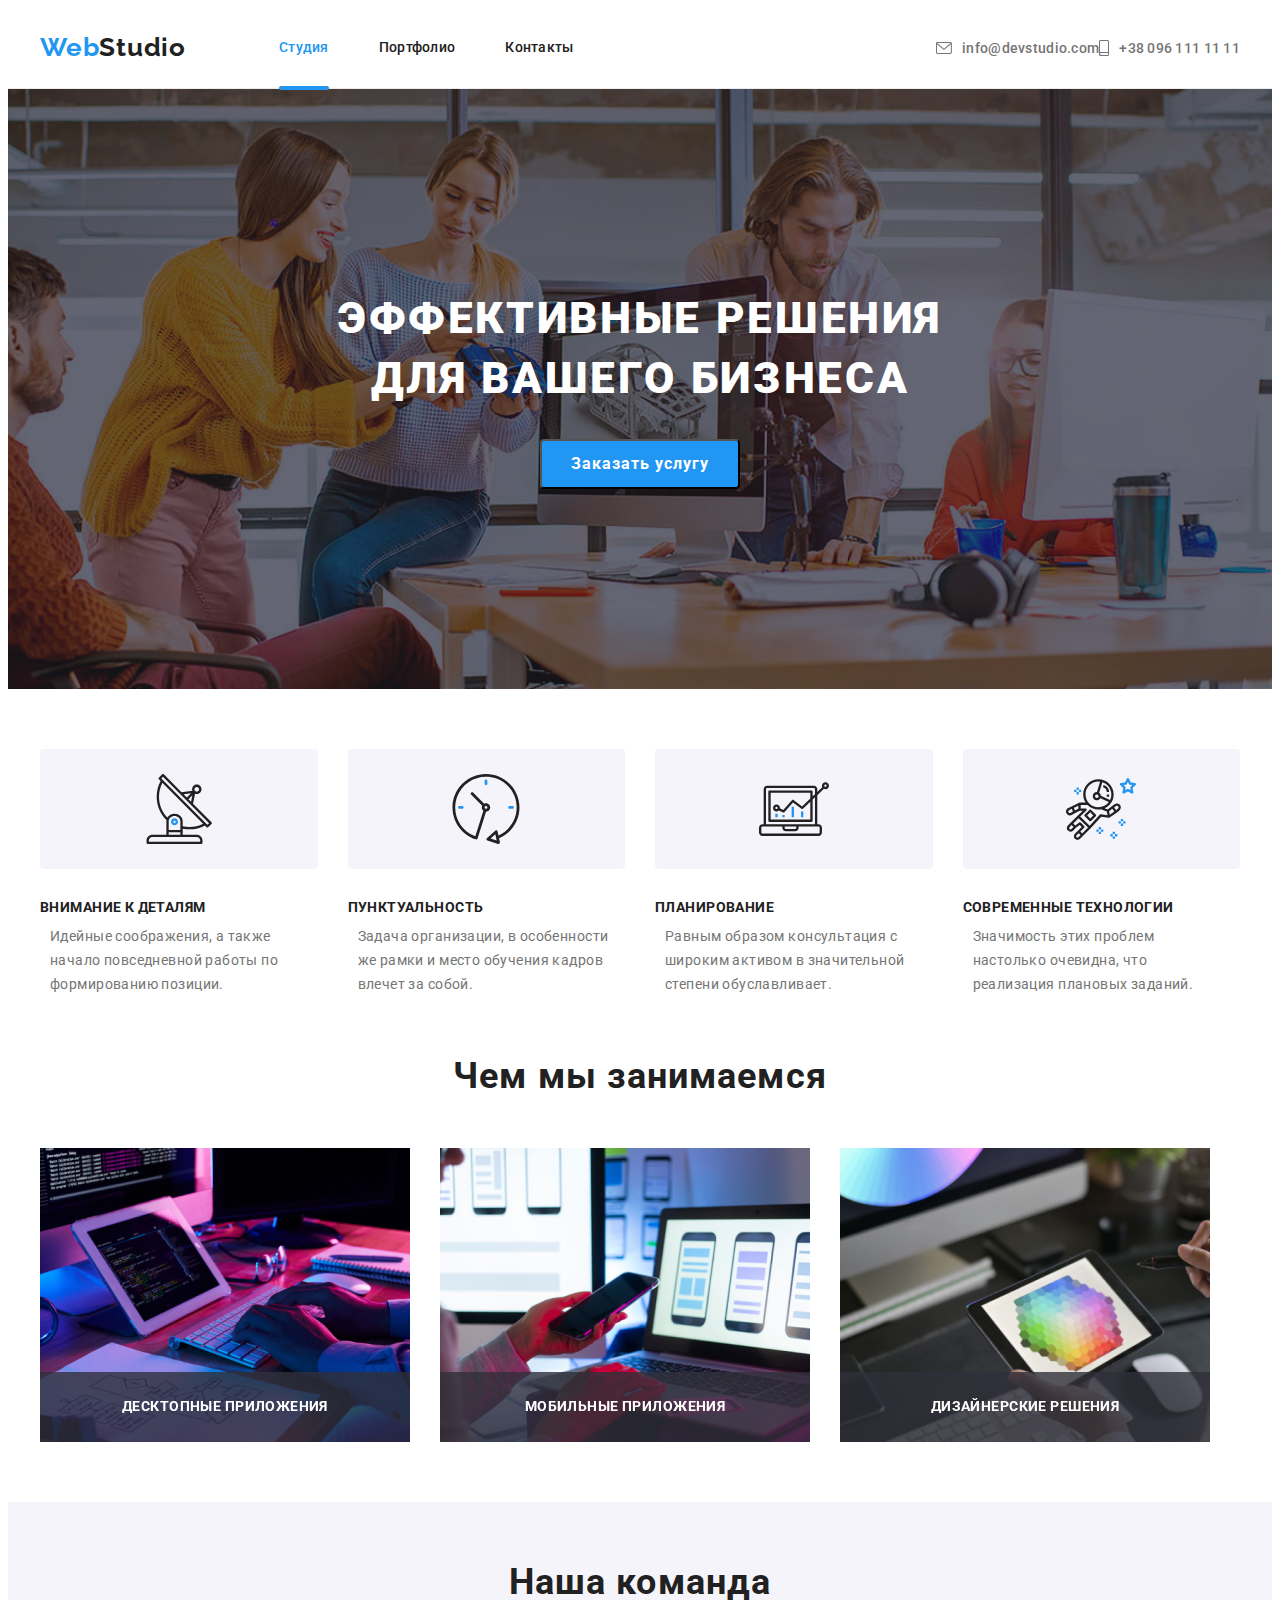
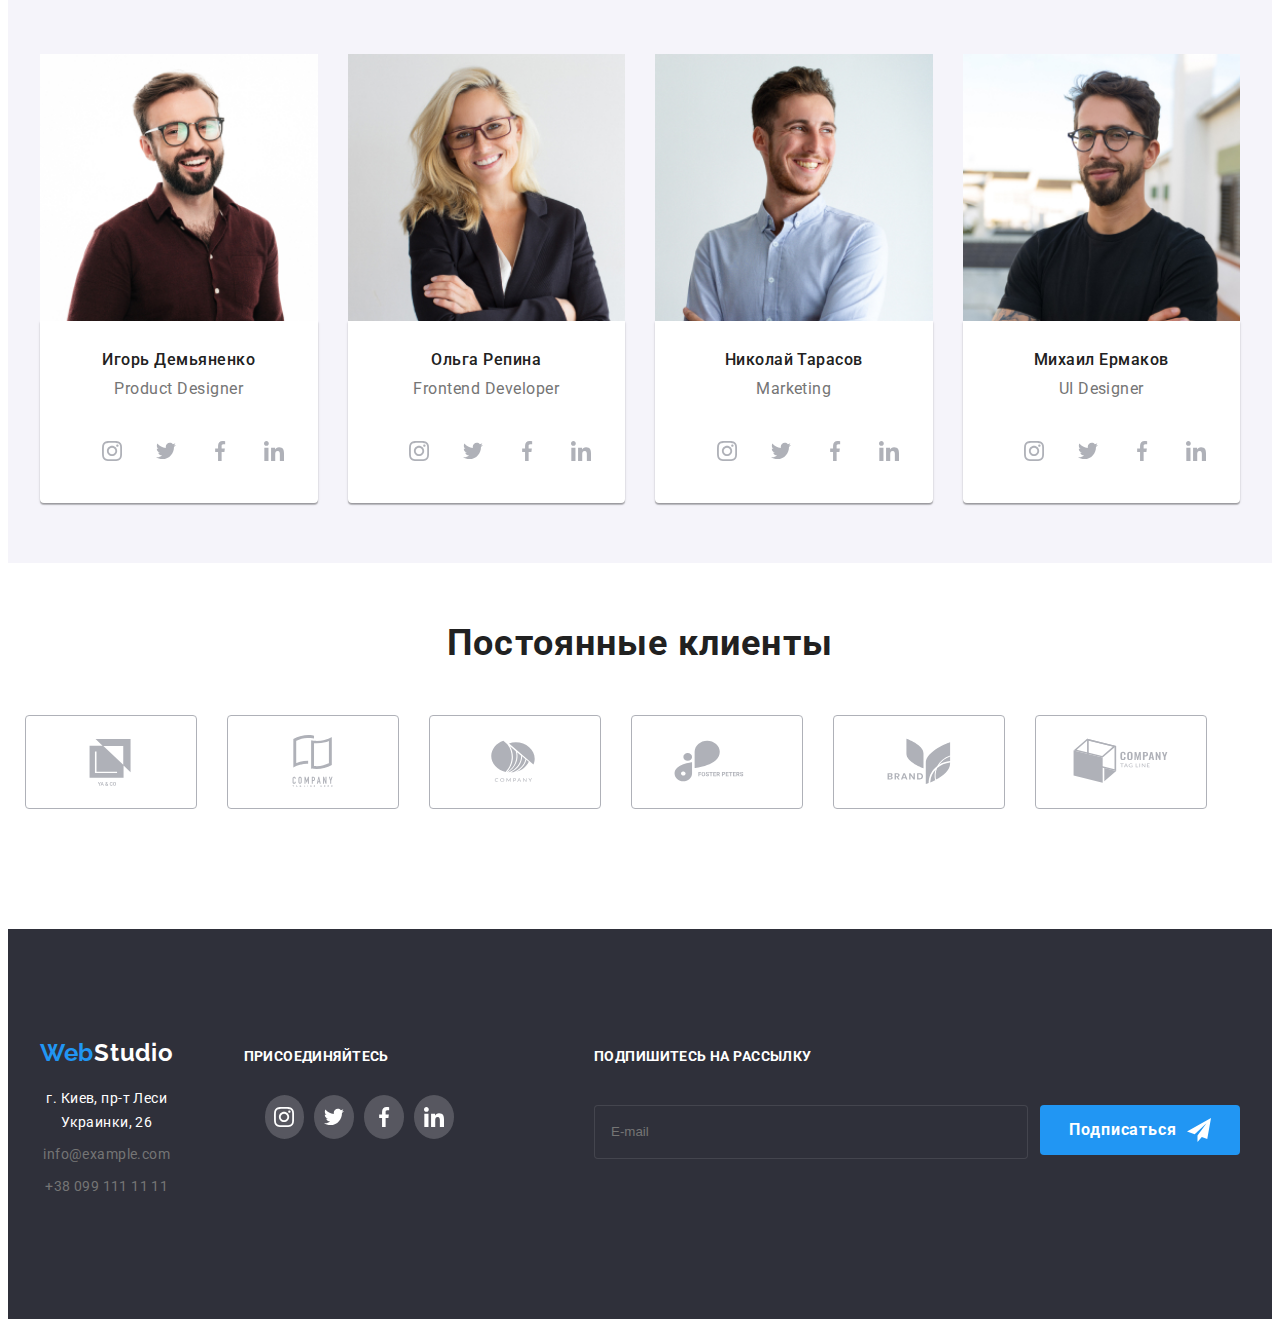
==== commit bbdc4ad5: "main" ====
--- a/index.html
+++ b/index.html
@@ -101,7 +101,7 @@
           </ul>
         </nav>
         <ul class="header__connect">
-          <li class="header__item">
+          <li class="header__item2">
             <a class="link__tel link" href="mailto:info@devstudio.com">
               <svg class="item__svg" width="16" height="12">
                 <use href="./images/icons.svg#icon-envelope"></use>
@@ -109,7 +109,7 @@
               info@devstudio.com</a
             >
           </li>
-          <li class="header__item">
+          <li class="header__item2">
             <a class="link__tel link" href="tel:+380961111111">
               <svg class="item__svg" width="10" height="16">
                 <use href="./images/icons.svg#icon-smartphone"></use>
@@ -190,13 +190,22 @@
           <ul class="about__list">
             <li class="about__item">
               <div class="about__general">
-                <img
-                  class="about__img"
-                  src="./images/img1.jpg"
-                  alt="наша работа"
-                  width="370"
-                  height="294"
-                />
+                <picture>
+                  <source
+                    srcset="
+                      ./images/decktop/1first1x.jpg 1x,
+                      ./images/decktop/1first2x.jpg 2x
+                    "
+                  />
+                  <img
+                    class="about__img"
+                    src="./images/img1.jpg"
+                    alt="наша работа"
+                    width="370"
+                    height="294"
+                  />
+                </picture>
+
                 <div class="about__actions">
                   <p class="about__text">Десктопные приложения</p>
                 </div>
@@ -204,13 +213,22 @@
             </li>
             <li class="about__item">
               <div class="about__general">
-                <img
-                  class="about__img"
-                  src="./images/img2.jpg"
-                  alt="наша работа"
-                  width="370"
-                  height="294"
-                />
+                <picture>
+                  <source
+                    srcset="
+                      ./images/decktop/2first1x.jpg 1x,
+                      ./images/decktop/2first2x.jpg 2x
+                    "
+                  />
+                  <img
+                    class="about__img"
+                    src="./images/img2.jpg"
+                    alt="наша работа"
+                    width="370"
+                    height="294"
+                  />
+                </picture>
+
                 <div class="about__actions">
                   <p class="about__text">Мобильные приложения</p>
                 </div>
@@ -218,13 +236,22 @@
             </li>
             <li class="about__item">
               <div class="about__general">
-                <img
-                  class="about__img"
-                  src="./images/img3.jpg"
-                  alt="наша работа"
-                  width="370"
-                  height="294"
-                />
+                <picture>
+                  <source
+                    srcset="
+                      ./images/decktop/3first1x.jpg 1x,
+                      ./images/decktop/3first2x.jpg 2x
+                    "
+                  />
+                  <img
+                    class="about__img"
+                    src="./images/img3.jpg"
+                    alt="наша работа"
+                    width="370"
+                    height="294"
+                  />
+                </picture>
+
                 <div class="about__actions">
                   <p class="about__text">Дизайнерские решения</p>
                 </div>
@@ -240,22 +267,23 @@
             <li class="team__item">
               <picture>
                 <source
+                  srcset="
+                    ./images/decktop/dex1com1x.jpg 1x,
+                    ./images/decktop/dex1com2x.jpg 2x
+                  "
+                  media="(min-width: 1200px)"
+                />
+
+                <source
+                  srcset="
+                    ./images/tab/tab1x1.jpg 1x,
+                    ./images/tab/tab1x2.jpg 2x
+                  "
+                  media="(min-width: 768px)"
+                />
+                <source
                   srcset="./images/mob/wan1x.jpg 1x, ./images/mob/wan2x.jpg 2x"
                   media="(min-width: 320px)"
-                />
-                <source
-                  srcset="
-                    ./images/tab/tab1x1.jpg 1x,
-                    ./images/tab/tab1x2.jpg 2x
-                  "
-                  media="(min-width: 768px)"
-                />
-                <source
-                  srcset="
-                    ./images/decktop/dex1com1x.jpg 1x,
-                    ./images/decktop/dex1com2x.jpg 2x
-                  "
-                  media="(min-width: 1200px)"
                 />
                 <img src="./images/img1-min.jpg" alt="фото сотрудника" />
               </picture>
@@ -299,22 +327,23 @@
             <li class="team__item">
               <picture>
                 <source
+                  srcset="
+                    ./images/decktop/dex2com1x.jpg 1x,
+                    ./images/decktop/dex2com2x.jpg
+                  "
+                  media="(min-width: 1200px)"
+                />
+
+                <source
+                  srcset="
+                    ./images/tab/tab2x1.jpg 1x,
+                    ./images/tab/tab2x2.jpg 2x
+                  "
+                  media="(min-width: 768px)"
+                />
+                <source
                   srcset="./images/mob/tue1x.jpg 1x, ./images/mob/tue2x.jpg 2x"
                   media="(min-width: 320px)"
-                />
-                <source
-                  srcset="
-                    ./images/tab/tab2x1.jpg 1x,
-                    ./images/tab/tab2x2.jpg 2x
-                  "
-                  media="(min-width: 768px)"
-                />
-                <source
-                  srcset="
-                    ./images/decktop/dex2com1x.jpg 1x,
-                    ./images/decktop/dex2com2x.jpg
-                  "
-                  media="(min-width: 1200px)"
                 />
                 <img src="./images/img2-min.jpg" alt="фото сотрудника" />
               </picture>
@@ -359,25 +388,27 @@
               <picture>
                 <source
                   srcset="
+                    ./images/decktop/dex3com1x.jpg 1x,
+                    ./images/decktop/dex3com2x.jpg 2x
+                  "
+                  media="(min-width: 1200px)"
+                />
+
+                <source
+                  srcset="
+                    ./images/tab/tab3x1.jpg 1x,
+                    ./images/tab/tab3x2.jpg 2x
+                  "
+                  media="(min-width: 768px)"
+                />
+                <source
+                  srcset="
                     ./images/mob/three1x.jpg 1x,
                     ./images/mob/three2x.jpg 2x
                   "
                   media="(min-width: 320px)"
                 />
-                <source
-                  srcset="
-                    ./images/tab/tab3x1.jpg 1x,
-                    ./images/tab/tab3x2.jpg 2x
-                  "
-                  media="(min-width: 768px)"
-                />
-                <source
-                  srcset="
-                    ./images/decktop/dex3com1x.jpg 1x,
-                    ./images/decktop/dex3com2x.jpg 2x
-                  "
-                  media="(min-width: 1200px)"
-                />
+
                 <img src="./images/img3-min.jpg" alt="фото сотрудника" />
               </picture>
 
@@ -420,9 +451,13 @@
             <li class="team__item">
               <picture>
                 <source
-                  srcset="./images/mob/four1x.jpg 1x, ./images/mob/four2x.jpg 2x"
-                  media="(min-width: 320px)"
-                />
+                  srcset="
+                    ./images/decktop/dex4com1x.jpg 1x,
+                    ./images/decktop/dex4com2x.jpg 2x
+                  "
+                  media="(min-width: 1200px)"
+                />
+
                 <source
                   srcset="
                     ./images/tab/tab4x1.jpg 1x,
@@ -432,11 +467,12 @@
                 />
                 <source
                   srcset="
-                    ./images/decktop/dex4com1x.jpg 1x,
-                    ./images/decktop/dex4com2x.jpg 2x
-                  "
-                  media="(min-width: 1200px)"
-                />
+                    ./images/mob/four1x.jpg 1x,
+                    ./images/mob/four2x.jpg 2x
+                  "
+                  media="(min-width: 320px)"
+                />
+
                 <img src="./images/img4-min.jpg" alt="фото сотрудника" />
               </picture>
 
@@ -563,7 +599,7 @@
         </div>
         <div class="footer__box2">
           <p class="footer__desc">присоединяйтесь</p>
-          <ul class="social list">
+          <ul class="social icon--bottom--mob list">
             <li class="social__item">
               <a class="footer-social-link" href="">
                 <svg class="footer-social-icon" width="20" height="20">
--- a/css/main.css
+++ b/css/main.css
@@ -41,8 +41,6 @@
     line-height: 1.16;
     letter-spacing: 0.03em;
     color: var(--colored-text);
-    margin-right: 93px;
-    padding: 24px 0 24px 10px;
   }
 }
 
@@ -77,7 +75,7 @@
 .logo__footer {
   font-family: Raleway;
   font-weight: 700;
-  font-size: 26px;
+  font-size: 24px;
   line-height: 1.2;
   letter-spacing: 0.03em;
   text-align: center;
@@ -116,7 +114,6 @@
 
 @media screen and (min-width: 320px) {
   .container {
-    width: 320px;
     padding-left: 15px;
     padding-right: 15px;
     margin: 0 auto;
@@ -125,7 +122,6 @@
 
 @media screen and (min-width: 768px) {
   .container {
-    width: 720px;
     padding-left: 15px;
     padding-right: 15px;
   }
@@ -158,8 +154,8 @@
 }
 
 .section {
-  padding-top: 94px;
-  padding-bottom: 94px;
+  padding-top: 60px;
+  padding-bottom: 60px;
 }
 
 .projects-list:htn-chil(4n) {
@@ -447,7 +443,6 @@
 .social__item {
   width: 100%;
   height: 100%;
-  margin-bottom: 30px;
   background: rgba(255, 255, 255, 0.1);
   border-radius: 50%;
   display: flex;
@@ -465,6 +460,7 @@
     text-transform: uppercase;
     color: #ffffff;
     margin-bottom: 20px;
+    margin-top: 60px;
   }
 }
 
@@ -527,7 +523,7 @@
 }
 
 .footer__li {
-  margin-bottom: 9px;
+  margin-bottom: 8px;
   display: block;
   text-align: center;
 }
@@ -618,7 +614,8 @@
     justify-content: center;
     width: 40%;
     left: 50%;
-    margin-left: 30%;
+    margin-left: auto;
+    margin-right: auto;
     fill: #ffffff;
     transition: background-color var(--time) var(--cubic);
   }
@@ -673,7 +670,7 @@
 
 @media screen and (min-width: 320px) {
   .footer-input-new {
-    width: auto;
+    width: 300px;
     height: 50px;
     border: 1px solid rgba(255, 255, 255, 0.1);
     border-radius: 4px;
@@ -775,7 +772,11 @@
 }
 
 .header__item:not(:last-child) {
-  margin-right: 20px;
+  margin-right: 50px;
+}
+
+.header__item2 {
+  flex-direction: column;
 }
 
 .header__link {
@@ -814,16 +815,17 @@
 @media screen and (min-width: 768px) {
   .header__connect {
     display: flex;
+    flex-direction: column;
+    margin-left: auto;
+  }
+}
+
+@media screen and (min-width: 1200px) {
+  .header__connect {
+    display: flex;
     flex-wrap: wrap;
     margin-left: auto;
-  }
-}
-
-@media screen and (min-width: 1200px) {
-  .header__connect {
-    display: flex;
-    flex-wrap: wrap;
-    margin-left: auto;
+    flex-direction: row;
   }
 }
 
@@ -898,7 +900,7 @@
     color: var(--main-text-color);
     display: flex;
     align-items: center;
-    padding: 32px 0;
+    padding: 10px 0;
     transition: color var(--time) var(--cubic);
   }
 }
@@ -1121,9 +1123,7 @@
 
 @media screen and (min-width: 768px) {
   .filter {
-    display: flex;
-    flex-wrap: wrap;
-    margin-left: 30px;
+    justify-content: center;
   }
 }
 
@@ -1139,23 +1139,23 @@
 @media screen and (min-width: 320px) {
   .filter__title {
     flex-basis: calc(100% / 4 - 10px);
-    margin-left: 10px;
+    margin-left: 8px;
     margin-bottom: 10px;
   }
 }
 
 @media screen and (min-width: 768px) {
   .filter__title {
-    flex-basis: calc(100% / 6 - 30px);
-    margin-left: 20px;
+    flex-basis: 0;
+    margin-left: 8px;
     margin-bottom: 50px;
   }
 }
 
 @media screen and (min-width: 1200px) {
   .filter__title {
-    flex-basis: calc(100% / 6 - 30px);
-    margin-left: 0px;
+    flex-basis: 0;
+    margin-left: 8px;
     margin-bottom: 50px;
   }
 }
@@ -1274,36 +1274,30 @@
 
 @media screen and (min-width: 320px) {
   .partition {
+    justify-content: center;
+    margin-top: 0;
+    margin-bottom: 50px;
+  }
+}
+
+@media screen and (min-width: 748px) {
+  .partition {
+    display: flex;
+    flex-wrap: wrap;
+    justify-content: left;
+    margin-top: 0;
+    margin-bottom: 50px;
+  }
+}
+
+@media screen and (min-width: 1200px) {
+  .partition {
     display: flex;
     flex-wrap: wrap;
     justify-content: center;
     margin-top: 0;
     margin-bottom: 50px;
   }
-}
-
-@media screen and (min-width: 748px) {
-  .partition {
-    display: flex;
-    flex-wrap: wrap;
-    justify-content: left;
-    margin-top: 0;
-    margin-bottom: 50px;
-  }
-}
-
-@media screen and (min-width: 1200px) {
-  .partition {
-    display: flex;
-    flex-wrap: wrap;
-    justify-content: center;
-    margin-top: 0;
-    margin-bottom: 50px;
-  }
-}
-
-.filter .filter__title:not(:last-child) {
-  margin-right: 0px;
 }
 
 @media screen and (min-width: 320px) {
@@ -1360,7 +1354,7 @@
     letter-spacing: 0.06em;
     border-radius: 4px;
     padding: 5px 16px;
-    min-width: 93px;
+    min-width: 125px;
     border-style: none;
     transition: background-color var(--time) var(--cubic), color var(--time) var(--cubic), box-shadow var(--time) var(--cubic);
     cursor: pointer;
@@ -1429,6 +1423,10 @@
   background: #ffffff;
   box-shadow: 0px 1px 3px rgba(0, 0, 0, 0.12), 0px 1px 1px rgba(0, 0, 0, 0.14), 0px 2px 1px rgba(0, 0, 0, 0.2);
   border-radius: 0px 0px 4px 4px;
+}
+
+.team:not(:first-child) {
+  margin-bottom: -30px;
 }
 
 .team__title {
@@ -1482,8 +1480,8 @@
 
 @media screen and (min-width: 320px) {
   .social {
-    display: flex;
-    margin-left: 15%;
+    justify-content: center;
+    display: flex;
   }
 }
 
@@ -1500,6 +1498,10 @@
     margin-left: 10%;
     margin-top: 30px;
   }
+}
+
+.icon--bottom--mob {
+  margin-bottom: 60px;
 }
 
 .about__general {
@@ -1576,7 +1578,7 @@
   line-height: 0.87;
   letter-spacing: 0.03em;
   text-align: center;
-  margin-bottom: 30px;
+  margin-bottom: 10px;
   text-transform: uppercase;
   color: var(--second-title-color);
 }
@@ -1675,7 +1677,7 @@
   text-align: center;
   letter-spacing: 0.03em;
   color: var(--second-title-color);
-  margin-bottom: 50px;
+  margin-bottom: 30px;
 }
 
 @media screen and (min-width: 768px) {
@@ -1718,7 +1720,7 @@
     background-repeat: no-repeat;
     background-position: center;
     background-size: cover;
-    max-width: 480px;
+    max-width: 1600px;
     margin-left: auto;
     margin-right: auto;
     padding: 100px 0;
@@ -1739,7 +1741,7 @@
     background-repeat: no-repeat;
     background-position: center;
     background-size: cover;
-    max-width: 1000px;
+    max-width: 1600px;
     margin-left: auto;
     margin-right: auto;
     padding: 120px 0;
@@ -1776,7 +1778,7 @@
 .hero__title {
   width: auto;
   margin-top: 0;
-  margin-bottom: 20px;
+  margin-bottom: 30px;
   margin-left: auto;
   margin-right: auto;
   font-weight: 900;
@@ -1823,6 +1825,8 @@
 }
 
 .hero__btn {
+  width: 200px;
+  height: 50px;
   border-radius: 4px;
   font-family: inherit;
   font-weight: 700;
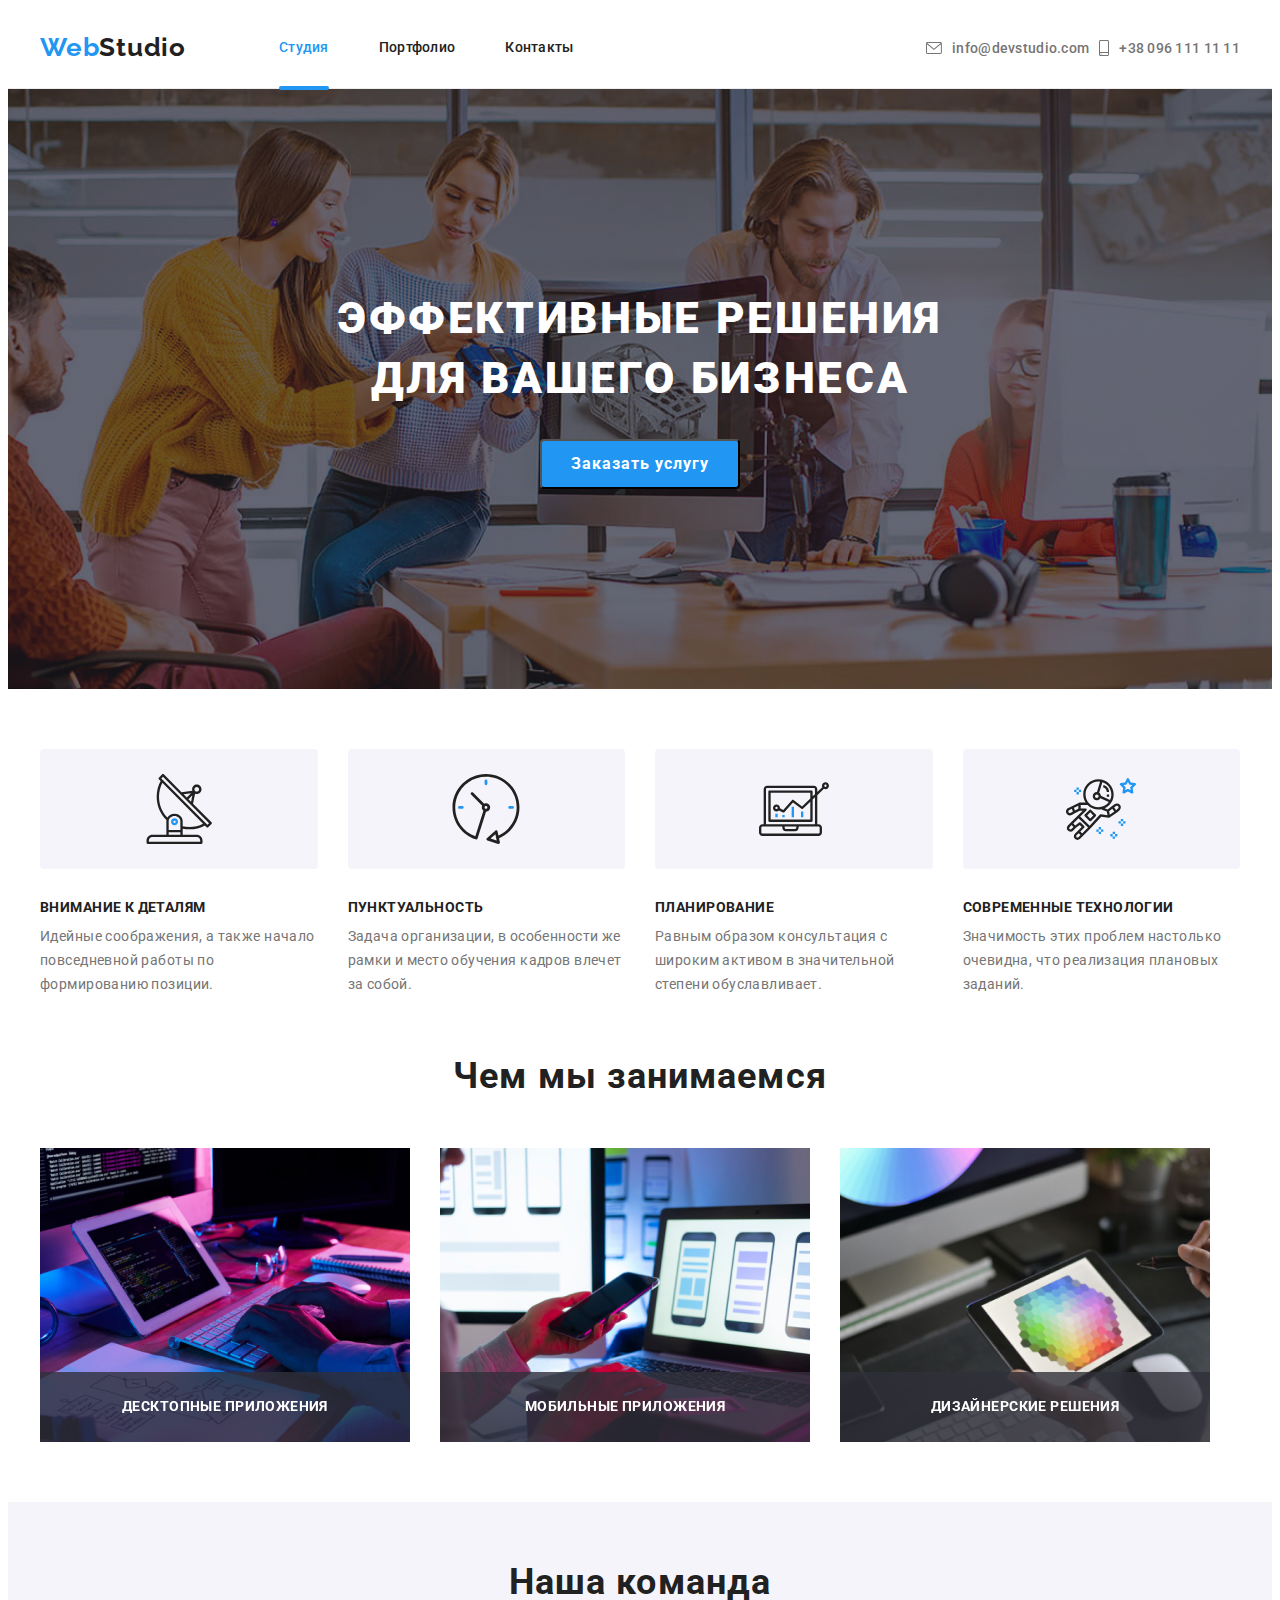
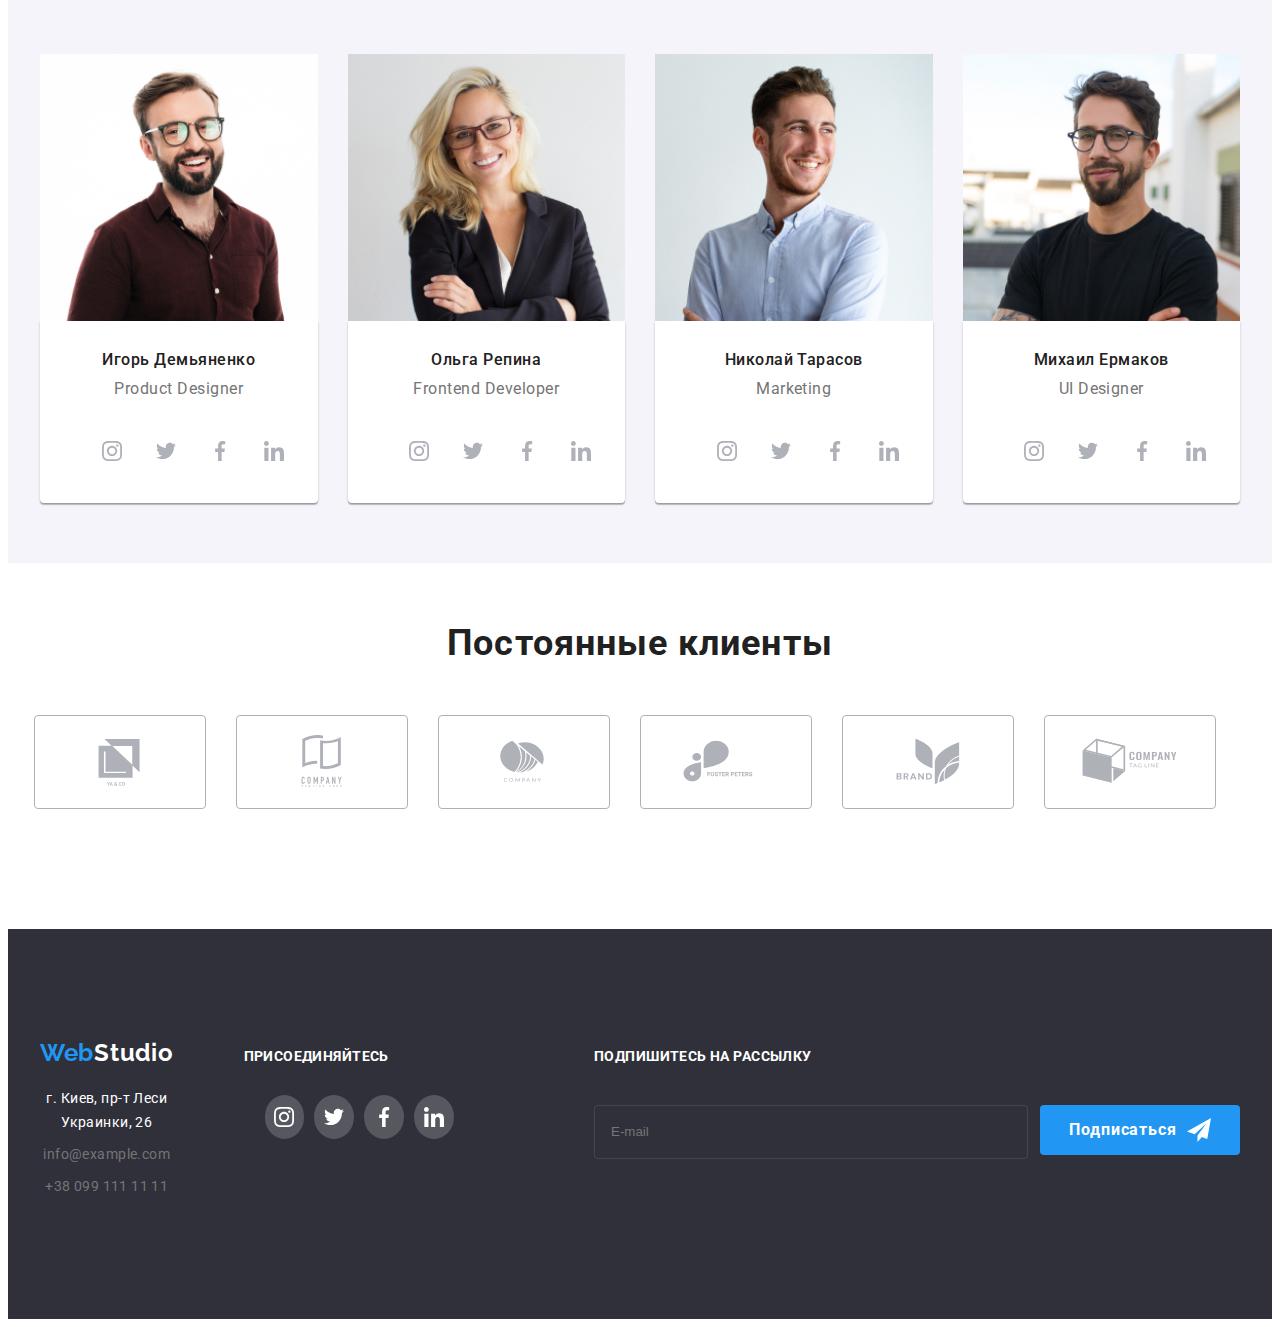
==== commit 3baa4f9d: "main" ====
--- a/index.html
+++ b/index.html
@@ -75,16 +75,16 @@
             </a>
             <ul class="mobil2">
               <li class="mobil__item">
-                <a href="" class="mobil__link">Instagram</a>
+                <a href="" class="mobil__link link">Instagram</a>
               </li>
               <li class="mobil__item">
-                <a href="" class="mobil__link">Twitter</a>
+                <a href="" class="mobil__link link">Twitter</a>
               </li>
               <li class="mobil__item">
-                <a href="" class="mobil__link">Facebook</a>
+                <a href="" class="mobil__link link">Facebook</a>
               </li>
               <li class="mobil__item">
-                <a href="" class="mobil__link">LinkedIn</a>
+                <a href="" class="mobil__link link">LinkedIn</a>
               </li>
             </ul>
           </div>
--- a/css/main.css
+++ b/css/main.css
@@ -6,19 +6,18 @@
   color: var(--main-title-color);
 }
 
-@media screen and (min-width: 320px) {
-  .open-menu-btn {
-    margin-left: auto;
-    border: 1px solid rgba(0, 0, 0, 0);
-    border-radius: 50%;
-    fill: #000000;
-    background-color: #fff;
-    transition: fill var(--time) var(--cubic);
-    cursor: pointer;
-  }
-  .open-menu-btn:hover, .open-menu-btn:focus {
-    fill: var(--hover-text);
-  }
+.open-menu-btn {
+  margin-left: auto;
+  border: 1px solid rgba(0, 0, 0, 0);
+  border-radius: 50%;
+  fill: #000000;
+  background-color: #fff;
+  transition: fill var(--time) var(--cubic);
+  cursor: pointer;
+}
+
+.open-menu-btn:hover, .open-menu-btn:focus {
+  fill: var(--hover-text);
 }
 
 @media screen and (min-width: 768px) {
@@ -33,15 +32,13 @@
   }
 }
 
-@media screen and (min-width: 320px) {
-  .heder__logo {
-    font-family: Raleway;
-    font-weight: 700;
-    font-size: 24px;
-    line-height: 1.16;
-    letter-spacing: 0.03em;
-    color: var(--colored-text);
-  }
+.heder__logo {
+  font-family: Raleway;
+  font-weight: 700;
+  font-size: 24px;
+  line-height: 1.16;
+  letter-spacing: 0.03em;
+  color: var(--colored-text);
 }
 
 @media screen and (min-width: 768px) {
@@ -112,12 +109,10 @@
   margin-top: auto;
 }
 
-@media screen and (min-width: 320px) {
-  .container {
-    padding-left: 15px;
-    padding-right: 15px;
-    margin: 0 auto;
-  }
+.container {
+  padding-left: 15px;
+  padding-right: 15px;
+  margin: 0 auto;
 }
 
 @media screen and (min-width: 768px) {
@@ -162,10 +157,8 @@
   padding-right: 0;
 }
 
-@media screen and (min-width: 320px) {
-  .section__none {
-    display: none;
-  }
+.section__none {
+  display: none;
 }
 
 @media screen and (min-width: 768px) {
@@ -285,17 +278,15 @@
   fill: var(--hover-text);
 }
 
-@media screen and (min-width: 320px) {
-  .modal-form {
-    width: 100%;
-    height: 581px;
-    background-color: #fff;
-    position: absolute;
-    padding: 40px;
-    top: 50%;
-    left: 50%;
-    transform: translate(-50%, -50%);
-  }
+.modal-form {
+  width: 100%;
+  height: 600px;
+  background-color: #fff;
+  position: absolute;
+  padding: 40px;
+  top: 50%;
+  left: 50%;
+  transform: translate(-50%, -50%);
 }
 
 @media screen and (min-width: 768px) {
@@ -450,7 +441,19 @@
   justify-content: center;
 }
 
-@media screen and (min-width: 320px) {
+.footer__desc {
+  font-weight: 700;
+  font-size: 14px;
+  line-height: 1.14;
+  text-align: center;
+  letter-spacing: 0.03em;
+  text-transform: uppercase;
+  color: #ffffff;
+  margin-bottom: 20px;
+  margin-top: 60px;
+}
+
+@media screen and (min-width: 768px) {
   .footer__desc {
     font-weight: 700;
     font-size: 14px;
@@ -460,20 +463,6 @@
     text-transform: uppercase;
     color: #ffffff;
     margin-bottom: 20px;
-    margin-top: 60px;
-  }
-}
-
-@media screen and (min-width: 768px) {
-  .footer__desc {
-    font-weight: 700;
-    font-size: 14px;
-    line-height: 1.14;
-    text-align: center;
-    letter-spacing: 0.03em;
-    text-transform: uppercase;
-    color: #ffffff;
-    margin-bottom: 20px;
   }
 }
 
@@ -602,23 +591,21 @@
   transition: background-color var(--time) var(--cubic);
 }
 
-@media screen and (min-width: 320px) {
-  .footer-btn-new {
-    margin-top: 20px;
-    width: 200px;
-    height: 50px;
-    border: transparent;
-    display: flex;
-    margin-left: 12px;
-    align-items: center;
-    justify-content: center;
-    width: 40%;
-    left: 50%;
-    margin-left: auto;
-    margin-right: auto;
-    fill: #ffffff;
-    transition: background-color var(--time) var(--cubic);
-  }
+.footer-btn-new {
+  margin-top: 20px;
+  width: 200px;
+  height: 50px;
+  border: transparent;
+  display: flex;
+  margin-left: 12px;
+  align-items: center;
+  justify-content: center;
+  width: 40%;
+  left: 50%;
+  margin-left: auto;
+  margin-right: auto;
+  fill: #ffffff;
+  transition: background-color var(--time) var(--cubic);
 }
 
 @media screen and (min-width: 768px) {
@@ -668,24 +655,23 @@
   margin-left: 10px;
 }
 
-@media screen and (min-width: 320px) {
-  .footer-input-new {
-    width: 300px;
-    height: 50px;
-    border: 1px solid rgba(255, 255, 255, 0.1);
-    border-radius: 4px;
-    padding-left: 16px;
-    padding-right: 16px;
-    margin-top: 20px;
-    background-color: var(--footer-fon);
-    color: #757575;
-    cursor: pointer;
-    transition: border-color var(--time) var(--cubic);
-  }
-  .footer-input-new:focus {
-    outline: none;
-    box-shadow: none;
-  }
+.footer-input-new {
+  width: 300px;
+  height: 50px;
+  border: 1px solid rgba(255, 255, 255, 0.1);
+  border-radius: 4px;
+  padding-left: 16px;
+  padding-right: 16px;
+  margin-top: 20px;
+  background-color: var(--footer-fon);
+  color: #757575;
+  cursor: pointer;
+  transition: border-color var(--time) var(--cubic);
+}
+
+.footer-input-new:focus {
+  outline: none;
+  box-shadow: none;
 }
 
 @media screen and (min-width: 768px) {
@@ -806,10 +792,8 @@
   }
 }
 
-@media screen and (min-width: 320px) {
-  .header__connect {
-    display: none;
-  }
+.header__connect {
+  display: none;
 }
 
 @media screen and (min-width: 768px) {
@@ -829,10 +813,8 @@
   }
 }
 
-@media screen and (min-width: 320px) {
-  .heder {
-    display: none;
-  }
+.heder {
+  display: none;
 }
 
 @media screen and (min-width: 768px) {
@@ -877,18 +859,14 @@
   transition: color var(--time) var(--cubic);
 }
 
-@media screen and (min-width: 320px) {
-  .link__tel {
-    font-weight: 500;
-    font-size: 24px;
-    line-height: 1.16;
-    letter-spacing: 0.02em;
-    color: var(--main-text-color);
-    display: flex;
-    align-items: center;
-    padding: 0px 0;
-    transition: color var(--time) var(--cubic);
-  }
+.link__tel {
+  font-weight: 500;
+  font-size: 24px;
+  line-height: 1.16;
+  letter-spacing: 0.02em;
+  color: var(--main-text-color);
+  margin-left: 10px;
+  transition: color var(--time) var(--cubic);
 }
 
 @media screen and (min-width: 768px) {
@@ -928,10 +906,8 @@
   transition: color var(--time) var(--cubic);
 }
 
-@media screen and (min-width: 320px) {
-  .item__svg {
-    visibility: collapse;
-  }
+.item__svg {
+  visibility: collapse;
 }
 
 @media screen and (min-width: 768px) {
@@ -985,20 +961,18 @@
   background-color: rgba(33, 33, 33, 0.2);
 }
 
-@media screen and (min-width: 320px) {
+.customer {
+  display: flex;
+  flex-wrap: wrap;
+  margin-left: auto;
+  margin-right: auto;
+}
+
+@media screen and (min-width: 768px) {
   .customer {
     display: flex;
     flex-wrap: wrap;
-    margin-left: auto;
-    margin-right: auto;
-  }
-}
-
-@media screen and (min-width: 768px) {
-  .customer {
-    display: flex;
-    flex-wrap: wrap;
-    margin-left: 30px;
+    justify-content: center;
   }
 }
 
@@ -1062,13 +1036,11 @@
   fill: currentColor;
 }
 
-@media screen and (min-width: 320px) {
-  .customer__item {
-    flex-basis: calc((100% - 60px) / 2);
-    margin-left: 15px;
-    margin-right: 15px;
-    margin-bottom: 30px;
-  }
+.customer__item {
+  flex-basis: calc((100% - 60px) / 2);
+  margin-left: 15px;
+  margin-right: 15px;
+  margin-bottom: 30px;
 }
 
 @media screen and (min-width: 768px) {
@@ -1112,13 +1084,11 @@
   margin-left: 30px;
 }
 
-@media screen and (min-width: 320px) {
-  .filter {
-    display: flex;
-    flex-wrap: wrap;
-    margin-left: auto;
-    margin-right: auto;
-  }
+.filter {
+  display: flex;
+  flex-wrap: wrap;
+  margin-left: auto;
+  margin-right: auto;
 }
 
 @media screen and (min-width: 768px) {
@@ -1136,12 +1106,10 @@
   }
 }
 
-@media screen and (min-width: 320px) {
-  .filter__title {
-    flex-basis: calc(100% / 4 - 10px);
-    margin-left: 8px;
-    margin-bottom: 10px;
-  }
+.filter__title {
+  flex-basis: calc(100% / 4 - 10px);
+  margin-left: 8px;
+  margin-bottom: 10px;
 }
 
 @media screen and (min-width: 768px) {
@@ -1236,11 +1204,9 @@
   flex-wrap: wrap;
 }
 
-@media screen and (min-width: 320px) {
-  .partition__title {
-    box-sizing: border-box;
-    margin-bottom: 30px;
-  }
+.partition__title {
+  box-sizing: border-box;
+  margin-bottom: 30px;
 }
 
 @media screen and (min-width: 768px) {
@@ -1272,12 +1238,10 @@
   color: #757575;
 }
 
-@media screen and (min-width: 320px) {
-  .partition {
-    justify-content: center;
-    margin-top: 0;
-    margin-bottom: 50px;
-  }
+.partition {
+  justify-content: center;
+  margin-top: 0;
+  margin-bottom: 50px;
 }
 
 @media screen and (min-width: 748px) {
@@ -1300,26 +1264,25 @@
   }
 }
 
-@media screen and (min-width: 320px) {
-  .filter__btn {
-    border-color: #f5f4fa;
-    font-family: inherit;
-    font-weight: 700;
-    font-size: 16px;
-    line-height: 1.9;
-    letter-spacing: 0.06em;
-    border-radius: 4px;
-    padding: 5px 16px;
-    min-width: 130px;
-    border-style: none;
-    transition: background-color var(--time) var(--cubic), color var(--time) var(--cubic), box-shadow var(--time) var(--cubic);
-    cursor: pointer;
-  }
-  .filter__btn:hover, .filter__btn:focus {
-    color: var(--main-btn-color);
-    background: var(--hover-text);
-    box-shadow: 0px 2px rgba(0, 0, 0, 0.12), 0px 1px rgba(0, 0, 0, 0.08), 0px 3px rgba(0, 0, 0, 0.1);
-  }
+.filter__btn {
+  border-color: #f5f4fa;
+  font-family: inherit;
+  font-weight: 700;
+  font-size: 16px;
+  line-height: 1.9;
+  letter-spacing: 0.06em;
+  border-radius: 4px;
+  padding: 5px 16px;
+  min-width: 130px;
+  border-style: none;
+  transition: background-color var(--time) var(--cubic), color var(--time) var(--cubic), box-shadow var(--time) var(--cubic);
+  cursor: pointer;
+}
+
+.filter__btn:hover, .filter__btn:focus {
+  color: var(--main-btn-color);
+  background: var(--hover-text);
+  box-shadow: 0px 2px rgba(0, 0, 0, 0.12), 0px 1px rgba(0, 0, 0, 0.08), 0px 3px rgba(0, 0, 0, 0.1);
 }
 
 @media screen and (min-width: 768px) {
@@ -1478,11 +1441,9 @@
   fill: currentColor;
 }
 
-@media screen and (min-width: 320px) {
-  .social {
-    justify-content: center;
-    display: flex;
-  }
+.social {
+  justify-content: center;
+  display: flex;
 }
 
 @media screen and (min-width: 768px) {
@@ -1625,6 +1586,7 @@
     line-height: 1.7;
     letter-spacing: 0.03em;
     color: var(--main-text-color);
+    padding: 0 0px;
   }
 }
 
@@ -1634,6 +1596,7 @@
     line-height: 1.7;
     letter-spacing: 0.03em;
     color: var(--main-text-color);
+    padding: 0 0px;
   }
 }
 
@@ -1688,7 +1651,7 @@
     text-align: center;
     letter-spacing: 0.03em;
     color: var(--second-title-color);
-    margin-bottom: 50px;
+    margin-bottom: 30px;
   }
 }
 
@@ -1712,19 +1675,17 @@
   margin: -1px;
 }
 
-@media screen and (min-width: 320px) {
-  .hero {
-    text-align: center;
-    background: var(--section-servicec-fon);
-    background-image: linear-gradient(rgba(47, 48, 58, 0.4), rgba(47, 48, 58, 0.4)), url(../images/mob/hed1x.jpg);
-    background-repeat: no-repeat;
-    background-position: center;
-    background-size: cover;
-    max-width: 1600px;
-    margin-left: auto;
-    margin-right: auto;
-    padding: 100px 0;
-  }
+.hero {
+  text-align: center;
+  background: var(--section-servicec-fon);
+  background-image: linear-gradient(rgba(47, 48, 58, 0.4), rgba(47, 48, 58, 0.4)), url(../images/mob/hed1x.jpg);
+  background-repeat: no-repeat;
+  background-position: center;
+  background-size: cover;
+  max-width: 1600px;
+  margin-left: auto;
+  margin-right: auto;
+  padding: 100px 0;
 }
 
 @media (min-device-pixel-ratio: 2), (-webkit-min-device-pixel-ratio: 2), (min-resolution: 192dpi), (min-resolution: 2dppx) {
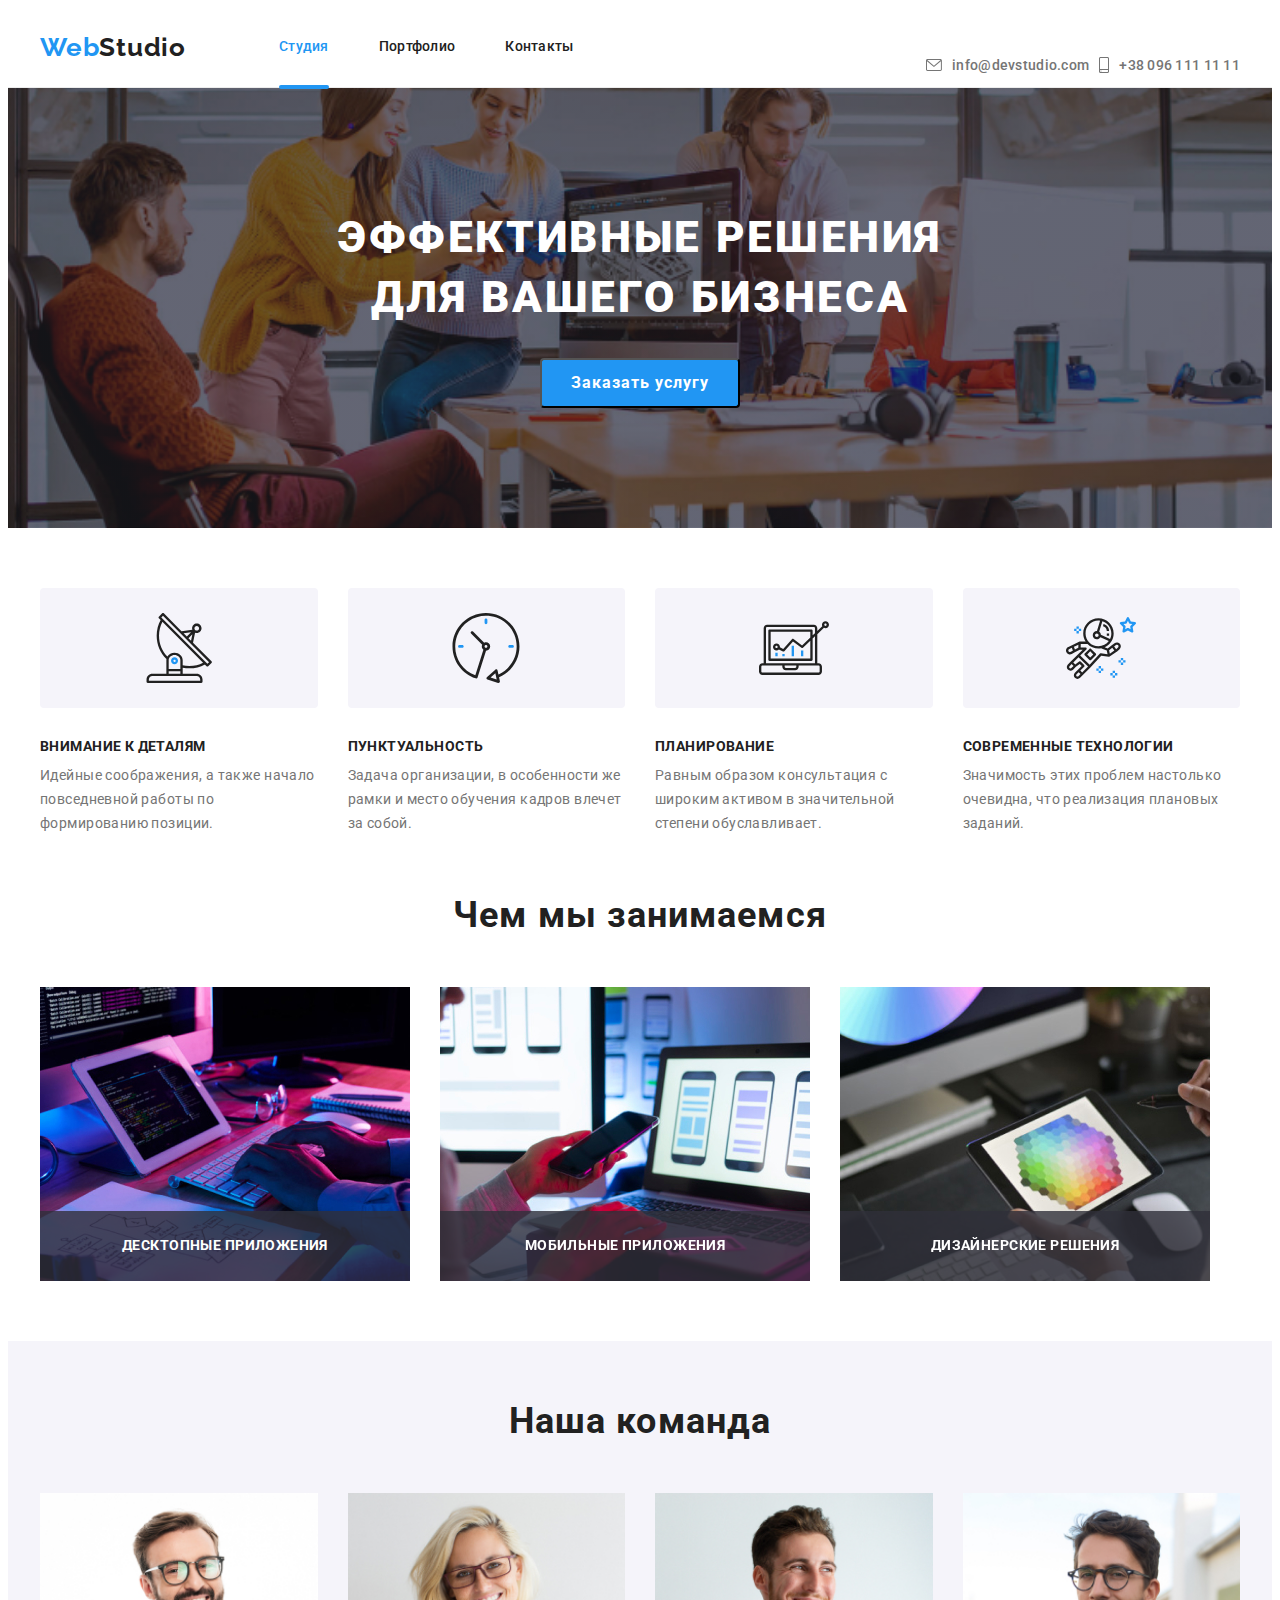
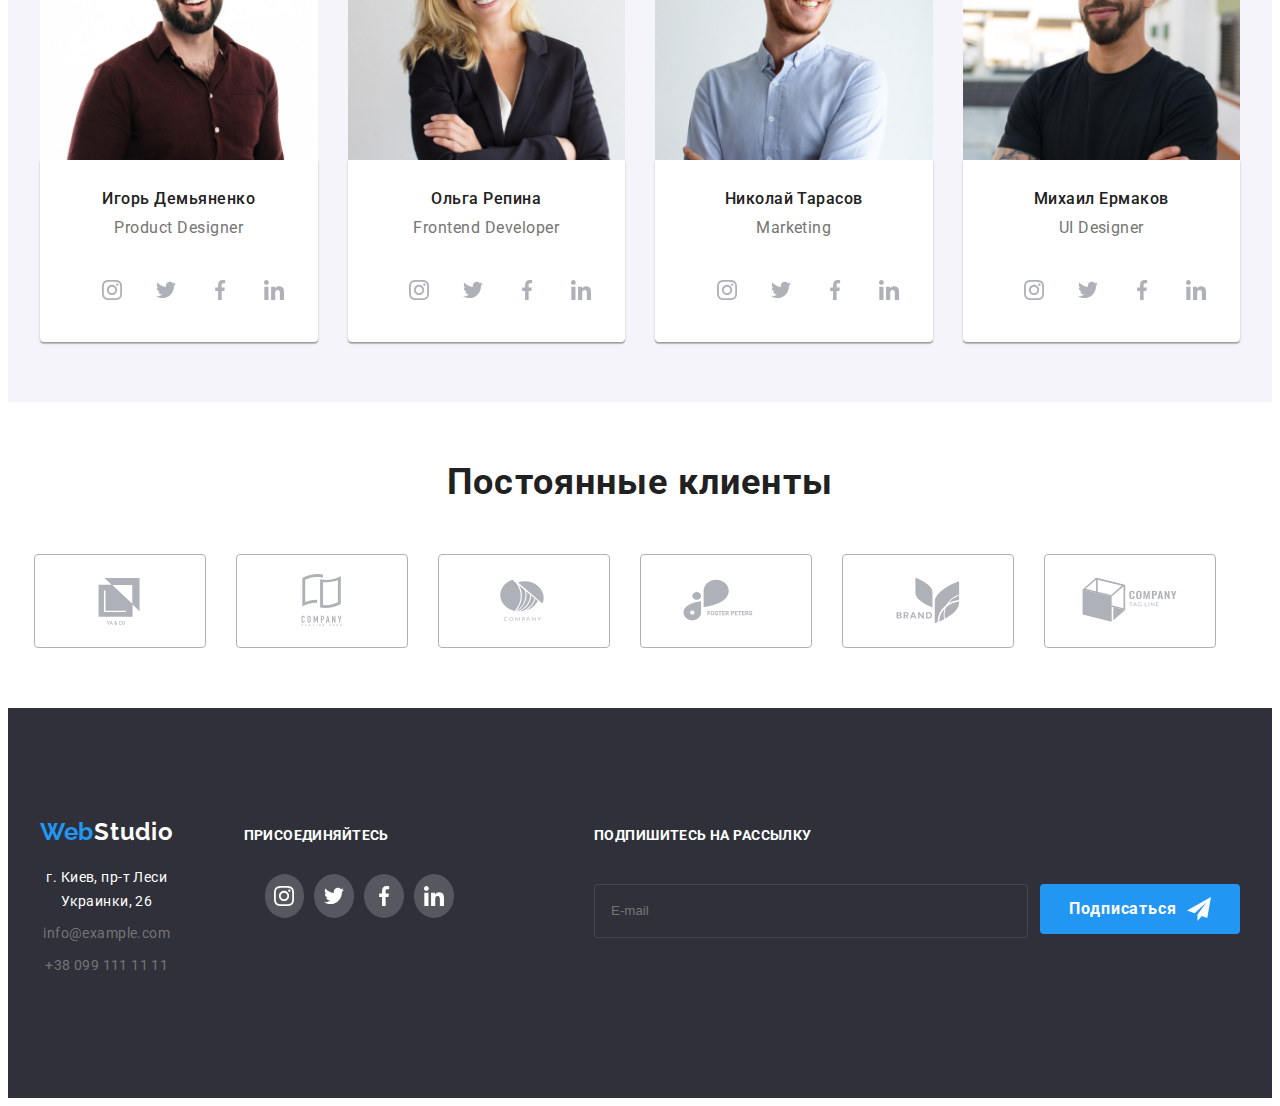
==== commit 285194ea: "main" ====
--- a/index.html
+++ b/index.html
@@ -53,26 +53,28 @@
                 <a class="mob--menu__link link" href="">Контакты</a>
               </li>
             </ul>
-            <a
-              class="link__tel marging-top--auto link"
-              id="b1"
-              href="mailto:info@devstudio.com"
-            >
-              <svg class="item__svg" width="16" height="12">
-                <use href="./images/icons.svg#icon-envelope"></use>
-              </svg>
-              info@devstudio.com</a
-            >
-            <a
-              class="bloo__color link__tel link"
-              id="b2"
-              href="tel:+380961111111"
-            >
-              <svg class="item__svg" width="10" height="16">
-                <use href="./images/icons.svg#icon-smartphone"></use>
-              </svg>
-              +38 096 111 11 11
-            </a>
+            <ul class="numer__link">
+              <a
+                class="link__tel link"
+                id="b1"
+                href="mailto:info@devstudio.com"
+              >
+                <svg class="item__svg" width="16" height="12">
+                  <use href="./images/icons.svg#icon-envelope"></use>
+                </svg>
+                info@devstudio.com</a
+              >
+              <a
+                class="bloo__color link__tel link"
+                id="b2"
+                href="tel:+380961111111"
+              >
+                <svg class="item__svg" width="10" height="16">
+                  <use href="./images/icons.svg#icon-smartphone"></use>
+                </svg>
+                +38 096 111 11 11
+              </a>
+            </ul>
             <ul class="mobil2">
               <li class="mobil__item">
                 <a href="" class="mobil__link link">Instagram</a>
@@ -329,7 +331,7 @@
                 <source
                   srcset="
                     ./images/decktop/dex2com1x.jpg 1x,
-                    ./images/decktop/dex2com2x.jpg
+                    ./images/decktop/dex2com2x.jpg 2x
                   "
                   media="(min-width: 1200px)"
                 />
--- a/css/main.css
+++ b/css/main.css
@@ -151,6 +151,10 @@
 .section {
   padding-top: 60px;
   padding-bottom: 60px;
+}
+
+.section:last-child {
+  padding-bottom: 0;
 }
 
 .projects-list:htn-chil(4n) {
@@ -674,6 +678,12 @@
   box-shadow: none;
 }
 
+@media screen and (max-width: 300px) {
+  .footer-input-new {
+    width: auto;
+  }
+}
+
 @media screen and (min-width: 768px) {
   .footer-input-new {
     width: 450px;
@@ -859,11 +869,18 @@
   transition: color var(--time) var(--cubic);
 }
 
+.numer__link {
+  display: flex;
+  flex-direction: column;
+  margin-top: auto;
+}
+
 .link__tel {
   font-weight: 500;
   font-size: 24px;
   line-height: 1.16;
   letter-spacing: 0.02em;
+  margin-bottom: -35px;
   color: var(--main-text-color);
   margin-left: 10px;
   transition: color var(--time) var(--cubic);
@@ -954,6 +971,19 @@
   position: relative;
   width: 1px;
   height: 22px;
+  bottom: -20px;
+  right: 12px;
+  border-radius: 2px;
+  color: rgba(33, 33, 33, 0.2);
+  background-color: rgba(33, 33, 33, 0.2);
+}
+
+.mobil__link:not(:last-child) {
+  content: "";
+  display: block;
+  position: relative;
+  width: 0px;
+  height: 0px;
   bottom: -20px;
   right: 12px;
   border-radius: 2px;
@@ -1688,9 +1718,24 @@
   padding: 100px 0;
 }
 
+@media screen and (min-width: 1200px) {
+  .hero {
+    text-align: center;
+    background: var(--section-servicec-fon);
+    background-image: linear-gradient(rgba(47, 48, 58, 0.4), rgba(47, 48, 58, 0.4)), url(../images/decktop/dh1x.jpg);
+    background-repeat: no-repeat;
+    background-position: center;
+    background-size: cover;
+    max-width: 1600px;
+    margin-left: auto;
+    margin-right: auto;
+    padding: 200px 0;
+  }
+}
+
 @media (min-device-pixel-ratio: 2), (-webkit-min-device-pixel-ratio: 2), (min-resolution: 192dpi), (min-resolution: 2dppx) {
   .hero .hero {
-    background-image: url(../images/mob/hed2x.jpg);
+    background-image: url(../images/decktop/dh2x.jpg);
   }
 }
 
@@ -1715,24 +1760,9 @@
   }
 }
 
-@media screen and (min-width: 1200px) {
-  .hero {
-    text-align: center;
-    background: var(--section-servicec-fon);
-    background-image: linear-gradient(rgba(47, 48, 58, 0.4), rgba(47, 48, 58, 0.4)), url(../images/decktop/dh1x.jpg);
-    background-repeat: no-repeat;
-    background-position: center;
-    background-size: cover;
-    max-width: 1600px;
-    margin-left: auto;
-    margin-right: auto;
-    padding: 200px 0;
-  }
-}
-
 @media (min-device-pixel-ratio: 2), (-webkit-min-device-pixel-ratio: 2), (min-resolution: 192dpi), (min-resolution: 2dppx) {
   .hero .hero {
-    background-image: url(../images/decktop/dh2x.jpg);
+    background-image: url(../images/mob/hed2x.jpg);
   }
 }
 
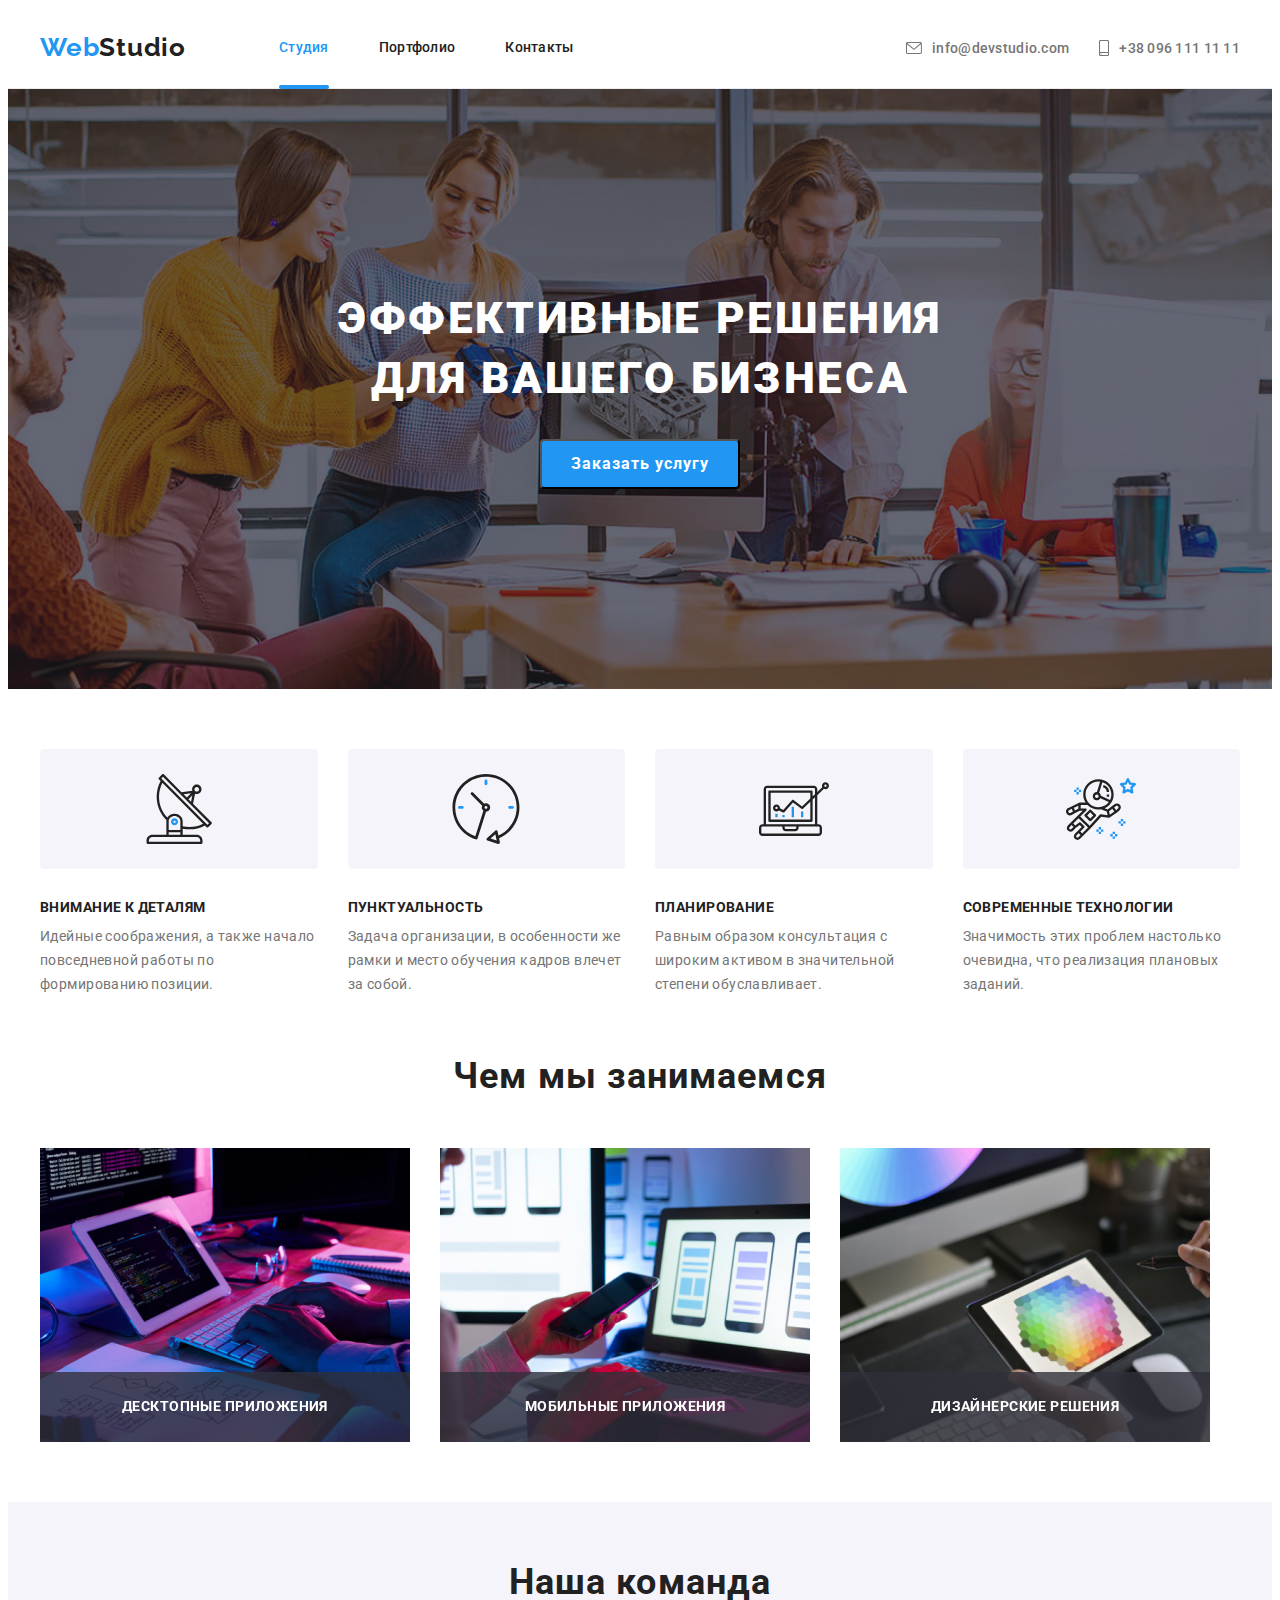
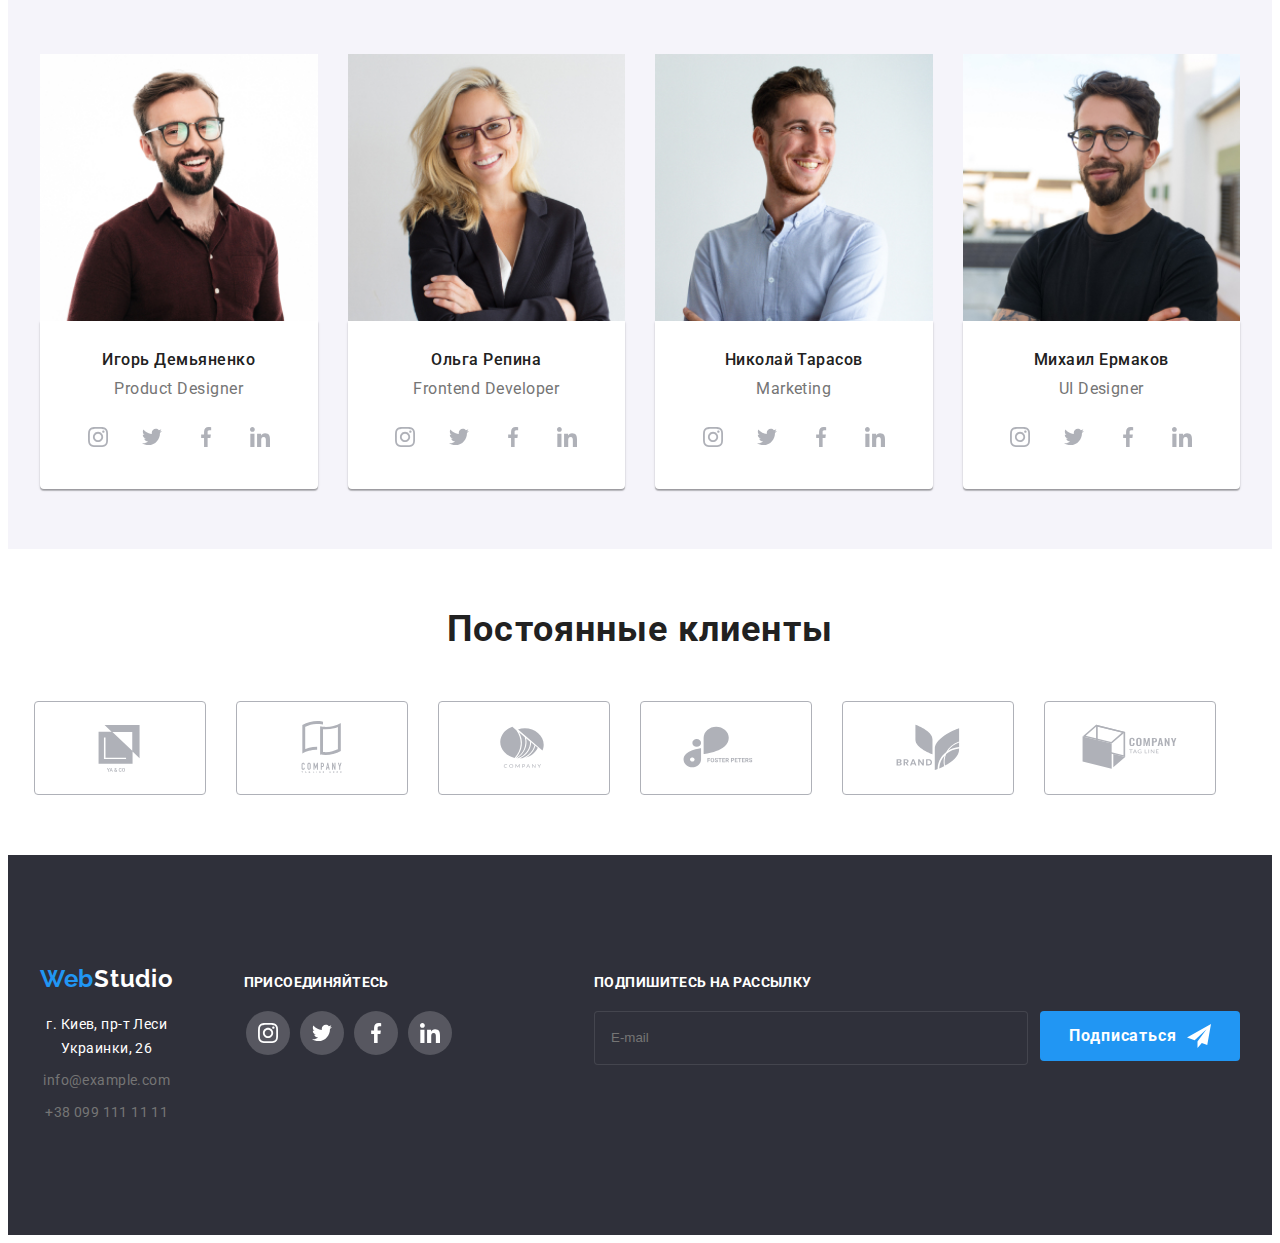
==== commit d7a920e2: "icon" ====
--- a/index.html
+++ b/index.html
@@ -55,7 +55,7 @@
             </ul>
             <ul class="numer__link">
               <a
-                class="link__tel link"
+                class="link__tel link b1"
                 id="b1"
                 href="mailto:info@devstudio.com"
               >
@@ -65,7 +65,7 @@
                 info@devstudio.com</a
               >
               <a
-                class="bloo__color link__tel link"
+                class="bloo__color link__tel link b2"
                 id="b2"
                 href="tel:+380961111111"
               >
--- a/css/main.css
+++ b/css/main.css
@@ -115,8 +115,18 @@
   margin: 0 auto;
 }
 
-@media screen and (min-width: 768px) {
+@media screen and (min-width: 480px) {
   .container {
+    width: 480px;
+    padding-left: 15px;
+    padding-right: 15px;
+    margin: 0 auto;
+  }
+}
+
+@media screen and (min-width: 768px) {
+  .container {
+    width: 768px;
     padding-left: 15px;
     padding-right: 15px;
   }
@@ -283,14 +293,27 @@
 }
 
 .modal-form {
-  width: 100%;
-  height: 600px;
+  width: auto;
+  height: auto;
   background-color: #fff;
   position: absolute;
   padding: 40px;
   top: 50%;
   left: 50%;
   transform: translate(-50%, -50%);
+}
+
+@media screen and (min-width: 480px) {
+  .modal-form {
+    width: 450px;
+    height: 609px;
+    background-color: #fff;
+    position: absolute;
+    padding: 40px;
+    top: 50%;
+    left: 50%;
+    transform: translate(-50%, -50%);
+  }
 }
 
 @media screen and (min-width: 768px) {
@@ -365,20 +388,71 @@
 }
 
 .contract {
-  margin-left: 5px;
   font-weight: 400;
-  font-size: 14px;
-  line-height: 1.3;
+  font-size: 12px;
+  line-height: 1.16;
   letter-spacing: 0.3pt;
   color: var(--hover-text);
 }
 
+@media screen and (min-width: 480px) {
+  .contract {
+    margin-left: 0px;
+    font-weight: 400;
+    font-size: 12px;
+    line-height: 1.16;
+    letter-spacing: 0.3pt;
+    display: flex;
+  }
+}
+
+@media screen and (min-width: 1200px) {
+  .contract {
+    margin-left: 5px;
+    font-weight: 400;
+    font-size: 14px;
+    line-height: 1.7;
+    letter-spacing: 0.3pt;
+    display: flex;
+  }
+}
+
 .lablel-policy {
   font-weight: 400;
-  font-size: 14px;
-  line-height: 1.3;
+  font-size: 12px;
+  line-height: 1.16;
   letter-spacing: 0.3pt;
   display: flex;
+}
+
+@media screen and (min-width: 480px) {
+  .lablel-policy {
+    font-weight: 400;
+    font-size: 12px;
+    line-height: 1.16;
+    letter-spacing: 0.3pt;
+    display: flex;
+  }
+}
+
+@media screen and (min-width: 768px) {
+  .lablel-policy {
+    font-weight: 400;
+    font-size: 14px;
+    line-height: 1.3;
+    letter-spacing: 0.3pt;
+    display: flex;
+  }
+}
+
+@media screen and (min-width: 1200px) {
+  .lablel-policy {
+    font-weight: 400;
+    font-size: 14px;
+    line-height: 1.3;
+    letter-spacing: 0.3pt;
+    display: flex;
+  }
 }
 
 .check-item {
@@ -480,7 +554,7 @@
     letter-spacing: 0.03em;
     text-transform: uppercase;
     color: #ffffff;
-    margin-bottom: 20px;
+    margin-bottom: 0px;
   }
 }
 
@@ -734,7 +808,7 @@
   position: relative;
   width: 100%;
   height: 4px;
-  bottom: -30px;
+  bottom: -29px;
   border-radius: 2px;
   color: var(--colored-text);
   background-color: var(--hover-text);
@@ -880,9 +954,8 @@
   font-size: 24px;
   line-height: 1.16;
   letter-spacing: 0.02em;
-  margin-bottom: -35px;
+  margin-bottom: -20px;
   color: var(--main-text-color);
-  margin-left: 10px;
   transition: color var(--time) var(--cubic);
 }
 
@@ -893,7 +966,6 @@
     line-height: 1.15;
     letter-spacing: 0.02em;
     color: var(--main-text-color);
-    display: flex;
     align-items: center;
     padding: 10px 0;
     transition: color var(--time) var(--cubic);
@@ -910,6 +982,8 @@
     display: flex;
     align-items: center;
     padding: 32px 0;
+    margin-left: 30px;
+    margin-bottom: 0%;
     transition: color var(--time) var(--cubic);
   }
 }
@@ -1028,7 +1102,7 @@
 
 @media screen and (min-width: 480px) {
   .customer__link {
-    width: 170px;
+    width: auto;
     height: 92px;
     border-radius: 4px;
     border: 1px solid #afb1b8;
@@ -1043,7 +1117,7 @@
 
 @media screen and (min-width: 768px) {
   .customer__link {
-    width: 170px;
+    width: 226px;
     height: 92px;
     border-radius: 4px;
     border: 1px solid #afb1b8;
@@ -1053,6 +1127,12 @@
     color: #afb1b8;
     transition: color var(--time) var(--cubic);
     margin-bottom: 30px;
+  }
+}
+
+@media screen and (min-width: 1200px) {
+  .customer__link {
+    width: 170px;
   }
 }
 
@@ -1479,20 +1559,18 @@
 @media screen and (min-width: 768px) {
   .social {
     display: flex;
-    margin-left: 17%;
   }
 }
 
 @media screen and (min-width: 1200px) {
   .social {
     display: flex;
-    margin-left: 10%;
-    margin-top: 30px;
   }
 }
 
 .icon--bottom--mob {
   margin-bottom: 60px;
+  margin-top: 20px;
 }
 
 .about__general {
@@ -1520,7 +1598,7 @@
 }
 
 .work__box {
-  width: 100%;
+  width: auto;
   height: 120px;
   background-color: #f5f4fa;
   border-radius: 4px;
@@ -1528,6 +1606,30 @@
   align-items: center;
   justify-content: center;
   margin-bottom: 30px;
+}
+
+@media screen and (min-width: 480px) {
+  .work__box {
+    width: 450px;
+    height: 120px;
+    margin-left: auto;
+    margin-right: auto;
+  }
+}
+
+@media screen and (min-width: 768px) {
+  .work__box {
+    width: 354px;
+    height: 120px;
+    margin-left: auto;
+    margin-right: auto;
+  }
+}
+
+@media screen and (min-width: 1200px) {
+  .work__box {
+    width: auto;
+  }
 }
 
 .work {
@@ -1718,6 +1820,33 @@
   padding: 100px 0;
 }
 
+@media screen and (min-device-pixel-ratio: 2) and (min-width: 20px), screen and (-webkit-min-device-pixel-ratio: 2) and (min-width: 20px), screen and (min-resolution: 192dpi) and (min-width: 20px), screen and (min-resolution: 2dppx) and (min-width: 20px) {
+  .hero {
+    background-image: linear-gradient(rgba(47, 48, 58, 0.4), rgba(47, 48, 58, 0.4)), url(../images/mob/hed2x.jpg);
+  }
+}
+
+@media screen and (min-width: 768px) {
+  .hero {
+    text-align: center;
+    background: var(--section-servicec-fon);
+    background-image: linear-gradient(rgba(47, 48, 58, 0.4), rgba(47, 48, 58, 0.4)), url(../images/tab/headtabx1.jpg);
+    background-repeat: no-repeat;
+    background-position: center;
+    background-size: cover;
+    max-width: 1600px;
+    margin-left: auto;
+    margin-right: auto;
+    padding: 120px 0;
+  }
+}
+
+@media screen and (min-device-pixel-ratio: 2) and (min-width: 768px), screen and (-webkit-min-device-pixel-ratio: 2) and (min-width: 768px), screen and (min-resolution: 192dpi) and (min-width: 768px), screen and (min-resolution: 2dppx) and (min-width: 768px) {
+  .hero {
+    background-image: linear-gradient(rgba(47, 48, 58, 0.4), rgba(47, 48, 58, 0.4)), url(../images/tab/headtabx2.jpg);
+  }
+}
+
 @media screen and (min-width: 1200px) {
   .hero {
     text-align: center;
@@ -1733,36 +1862,9 @@
   }
 }
 
-@media (min-device-pixel-ratio: 2), (-webkit-min-device-pixel-ratio: 2), (min-resolution: 192dpi), (min-resolution: 2dppx) {
-  .hero .hero {
-    background-image: url(../images/decktop/dh2x.jpg);
-  }
-}
-
-@media screen and (min-width: 768px) {
+@media screen and (min-device-pixel-ratio: 2) and (min-width: 768px), screen and (-webkit-min-device-pixel-ratio: 2) and (min-width: 768px), screen and (min-resolution: 192dpi) and (min-width: 768px), screen and (min-resolution: 2dppx) and (min-width: 768px) {
   .hero {
-    text-align: center;
-    background: var(--section-servicec-fon);
-    background-image: linear-gradient(rgba(47, 48, 58, 0.4), rgba(47, 48, 58, 0.4)), url(../images/tab/headtabx1.jpg);
-    background-repeat: no-repeat;
-    background-position: center;
-    background-size: cover;
-    max-width: 1600px;
-    margin-left: auto;
-    margin-right: auto;
-    padding: 120px 0;
-  }
-}
-
-@media (min-device-pixel-ratio: 2), (-webkit-min-device-pixel-ratio: 2), (min-resolution: 192dpi), (min-resolution: 2dppx) {
-  .hero .hero {
-    background-image: url(../images/tab/headtabx2.jpg);
-  }
-}
-
-@media (min-device-pixel-ratio: 2), (-webkit-min-device-pixel-ratio: 2), (min-resolution: 192dpi), (min-resolution: 2dppx) {
-  .hero .hero {
-    background-image: url(../images/mob/hed2x.jpg);
+    background-image: linear-gradient(rgba(47, 48, 58, 0.4), rgba(47, 48, 58, 0.4)), url(../images/decktop/dh2x.jpg);
   }
 }
 
@@ -1783,14 +1885,14 @@
 
 @media screen and (min-width: 768px) {
   .hero__title {
-    width: 696px;
+    width: 360px;
     margin-top: 0;
     margin-bottom: 30px;
     margin-left: auto;
     margin-right: auto;
     font-weight: 900;
-    font-size: 44px;
-    line-height: 1.36;
+    font-size: 26px;
+    line-height: 1.61;
     text-align: center;
     letter-spacing: 0.06em;
     text-transform: uppercase;
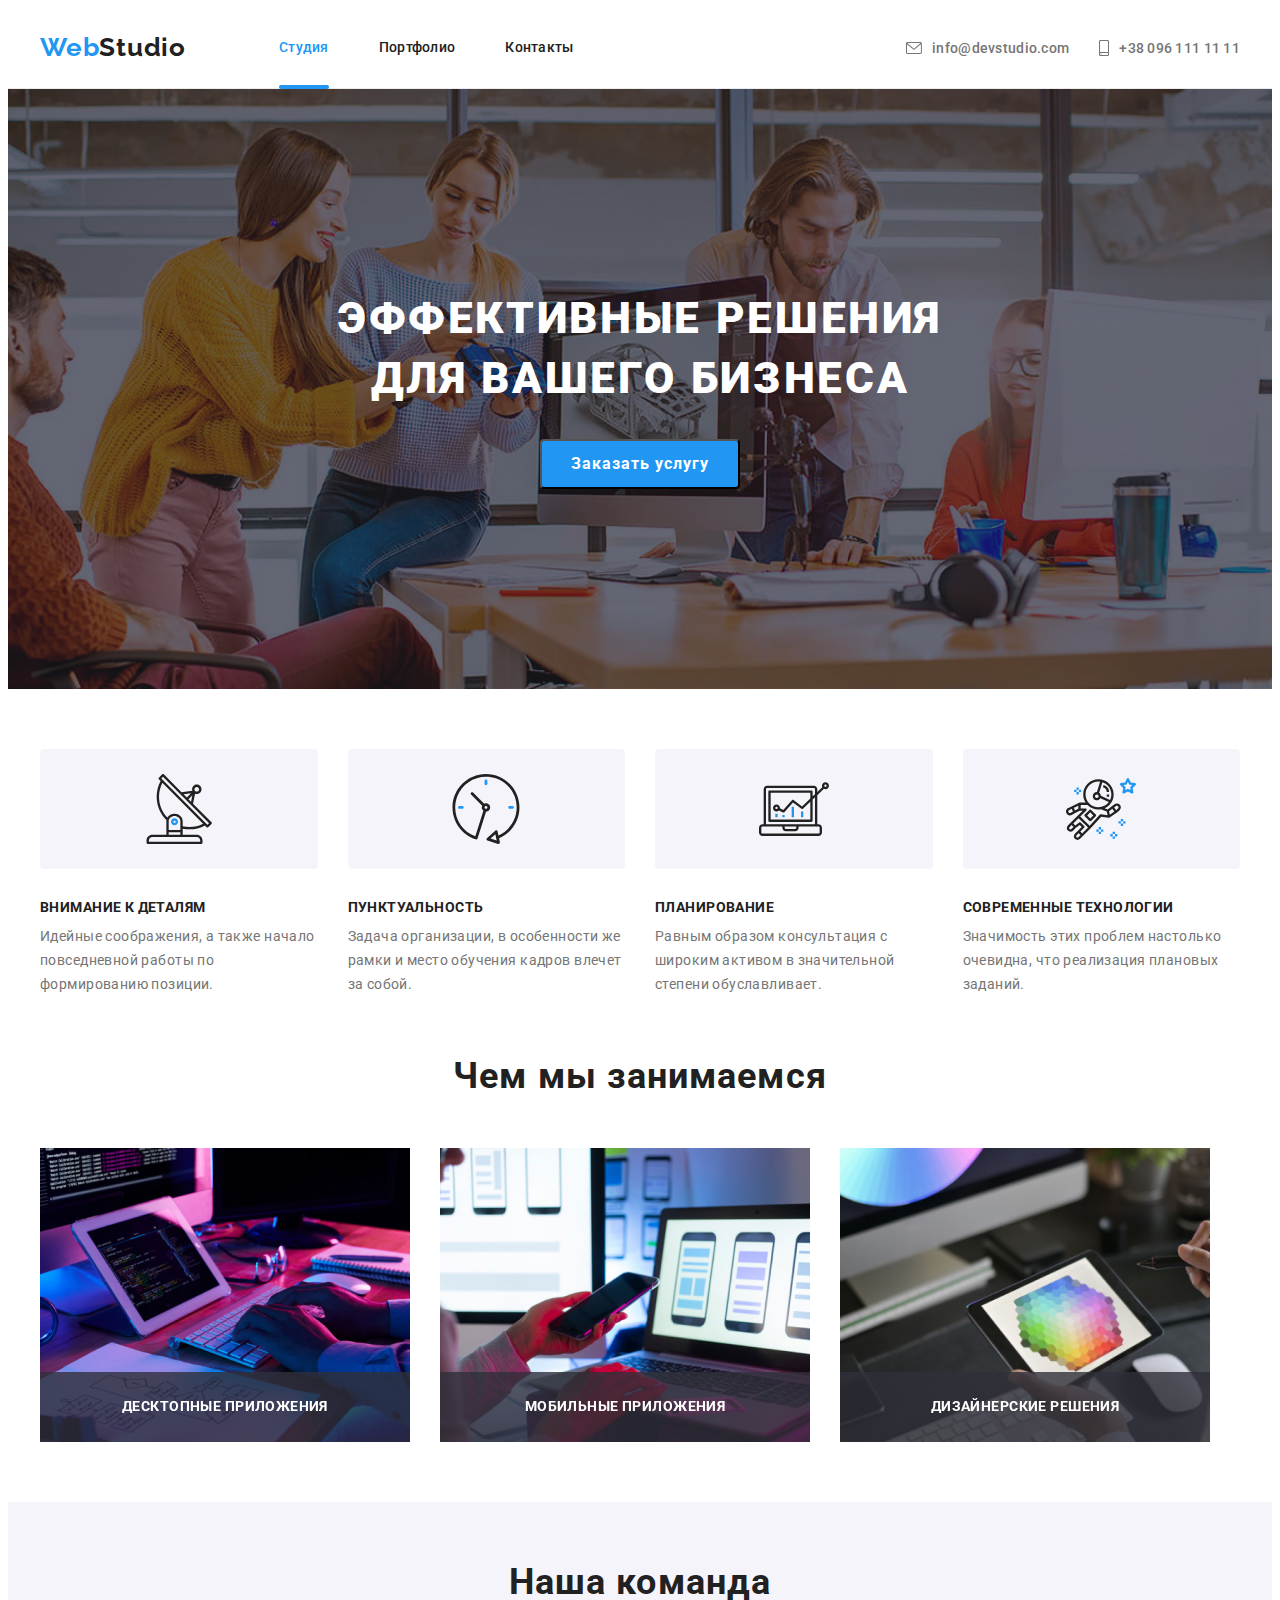
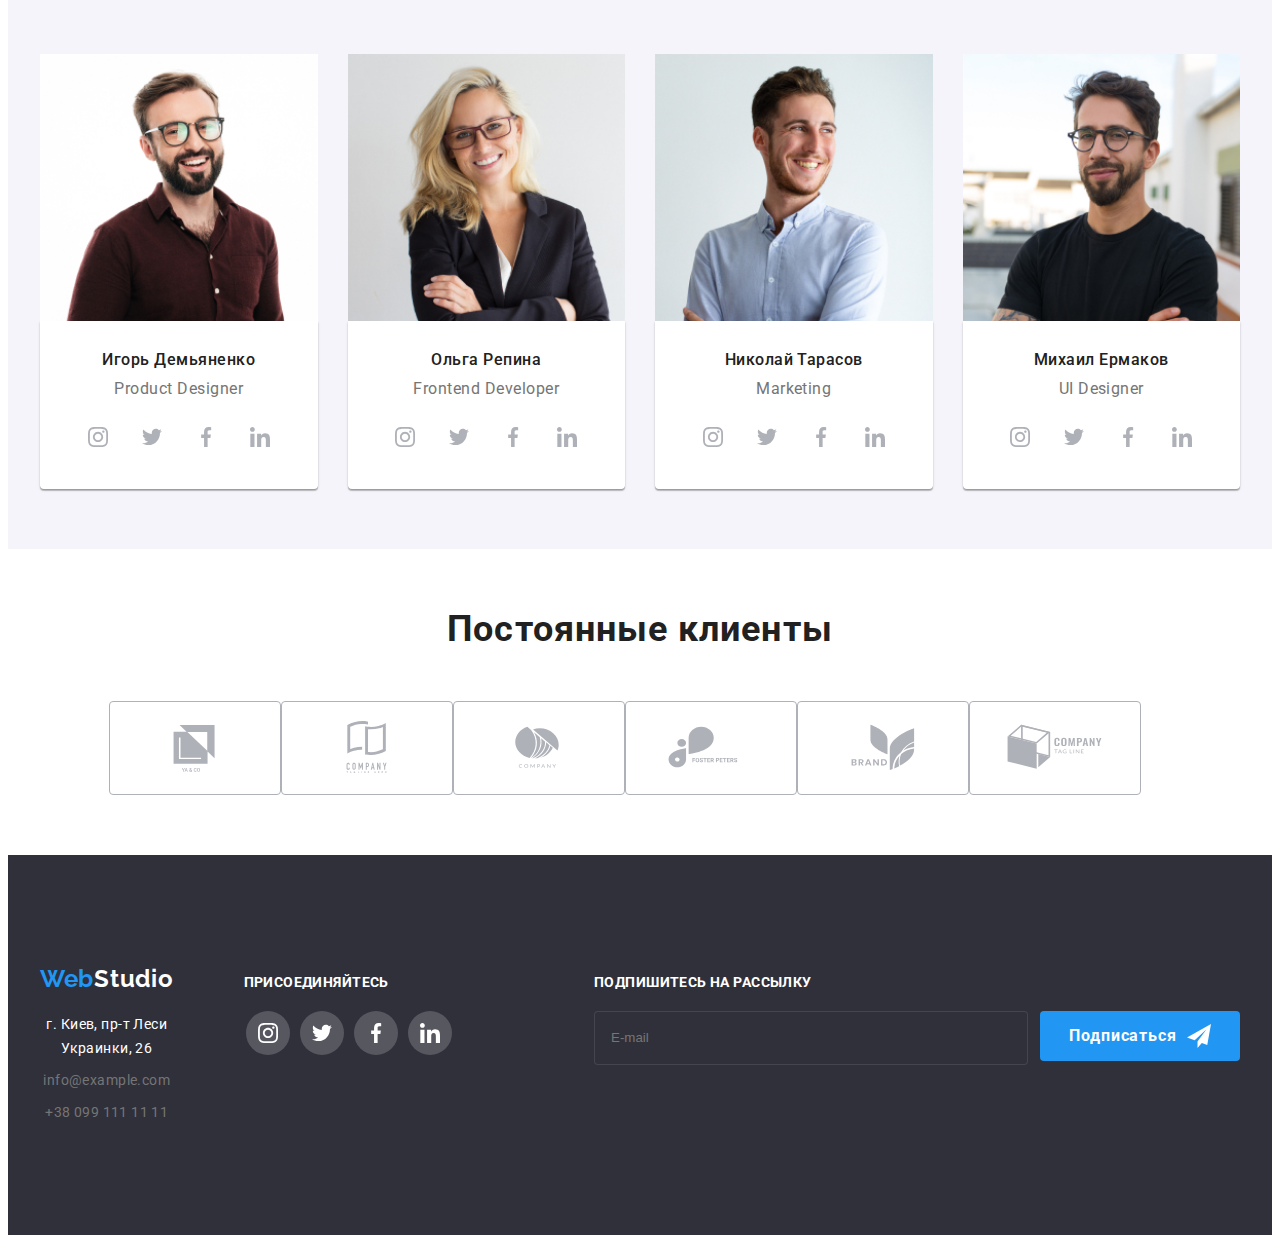
==== commit 5383d48a: "main" ====
--- a/index.html
+++ b/index.html
@@ -663,12 +663,7 @@
         <p class="modal__title">Оставьте свои данные, мы вам перезвоним</p>
         <div class="modal__icon">
           <label for="text" class="label-input"> Имя</label>
-          <input
-            type="text"
-            name="user-text"
-            id="text"
-            class="modal-form-input"
-          />
+          <input type="text" name="user-text" class="modal-form-input" />
           <svg class="modal-svg" height="18" width="18">
             <use href="./images/icons.svg#icon-person"></use>
           </svg>
--- a/css/main.css
+++ b/css/main.css
@@ -293,7 +293,7 @@
 }
 
 .modal-form {
-  width: auto;
+  width: 90%;
   height: auto;
   background-color: #fff;
   position: absolute;
@@ -456,7 +456,7 @@
 }
 
 .check-item {
-  width: 16px;
+  min-width: 15px;
   height: 15px;
   border: 2px solid #000000;
   border-radius: 2px;
@@ -593,6 +593,10 @@
   margin-bottom: 8px;
   display: block;
   text-align: center;
+}
+
+.footer__li:last-child {
+  margin-bottom: 0px;
 }
 
 .footer-map {
@@ -988,11 +992,16 @@
   }
 }
 
+.link__tel:hover, .link__tel:focus {
+  color: var(--hover-text);
+}
+
 .bloo__color {
   font-weight: 500;
   font-size: 32px;
   line-height: 1.17;
   letter-spacing: 0.02em;
+  margin-top: -50px;
   color: #2196f3;
   transition: color var(--time) var(--cubic);
 }
@@ -1155,9 +1164,9 @@
 
 @media screen and (min-width: 768px) {
   .customer__item {
-    flex-basis: calc((100% - 60px) / 4);
-    margin-left: 15px;
-    margin-right: 15px;
+    flex-basis: calc((100% - 0px) / 3);
+    margin-left: 0px;
+    margin-right: 0px;
     margin-bottom: 30px;
   }
 }
@@ -1248,7 +1257,7 @@
   top: 0;
   left: 0;
   width: 100%;
-  height: 100%;
+  height: 101%;
   background: rgba(33, 150, 243, 0.9);
   transform: translateY(100%);
   transition: 250ms cubic-bezier(0.4, 0, 0.2, 1);
@@ -1259,10 +1268,16 @@
   top: 0;
   left: 0;
   padding: 63px 24px;
-  font-size: 18px;
+  font-size: 12px;
   line-height: 1.56;
   letter-spacing: 0.03em;
   color: var(--main-title-color);
+}
+
+@media screen and (min-width: 480px) {
+  .partition__text {
+    font-size: 18px;
+  }
 }
 
 @media screen and (min-width: 768px) {
@@ -1288,6 +1303,7 @@
 .partition__link:hover {
   background: var(--second-color);
   box-shadow: 0px 1px 1px rgba(0, 0, 0, 0.12), 0px 4px 4px rgba(0, 0, 0, 0.06), 1px 4px 6px rgba(0, 0, 0, 0.16);
+  transition: box-shadow 0.3s ease-in-out;
 }
 
 .partition__link:hover .partition__pretext,
@@ -1646,7 +1662,7 @@
 
 @media screen and (min-width: 768px) {
   .work__item {
-    flex-basis: calc(100% / 2 - 30px);
+    flex-basis: calc(100% / 3 - 30px);
     margin-left: 30px;
   }
 }
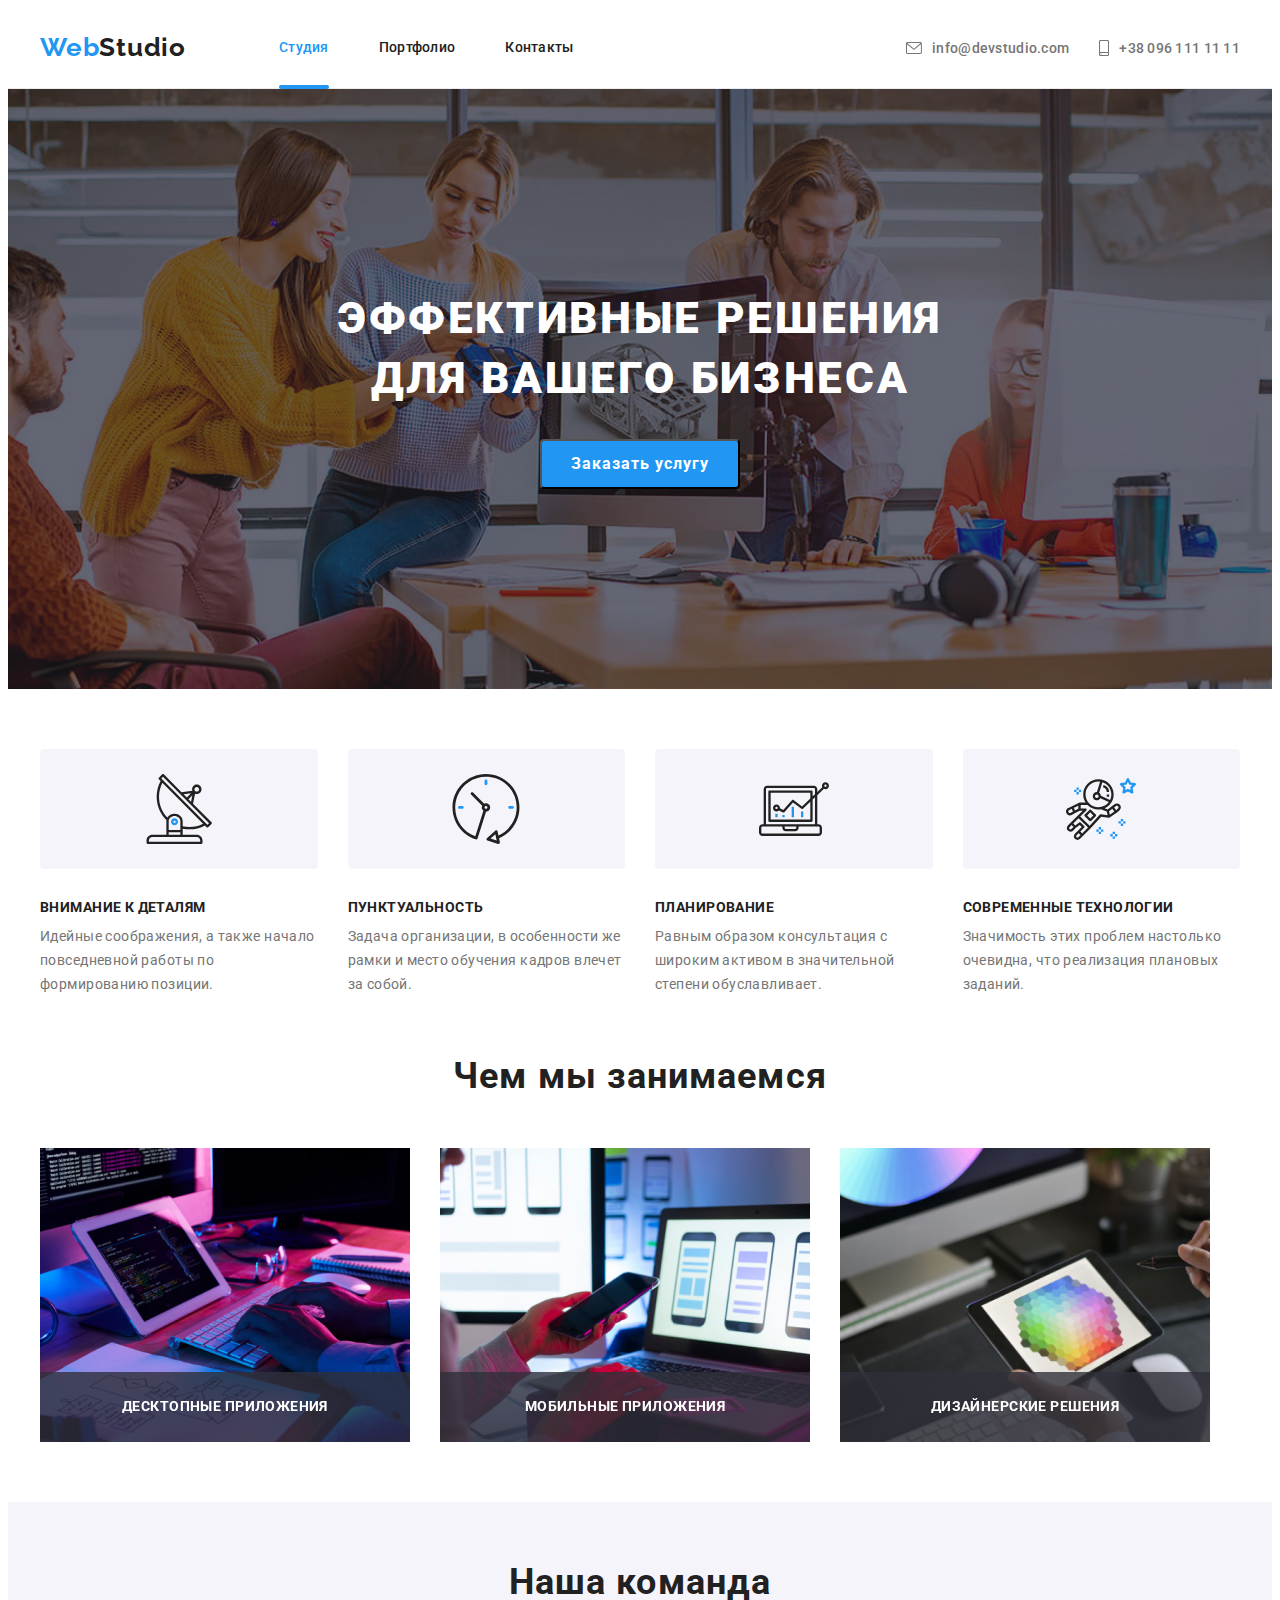
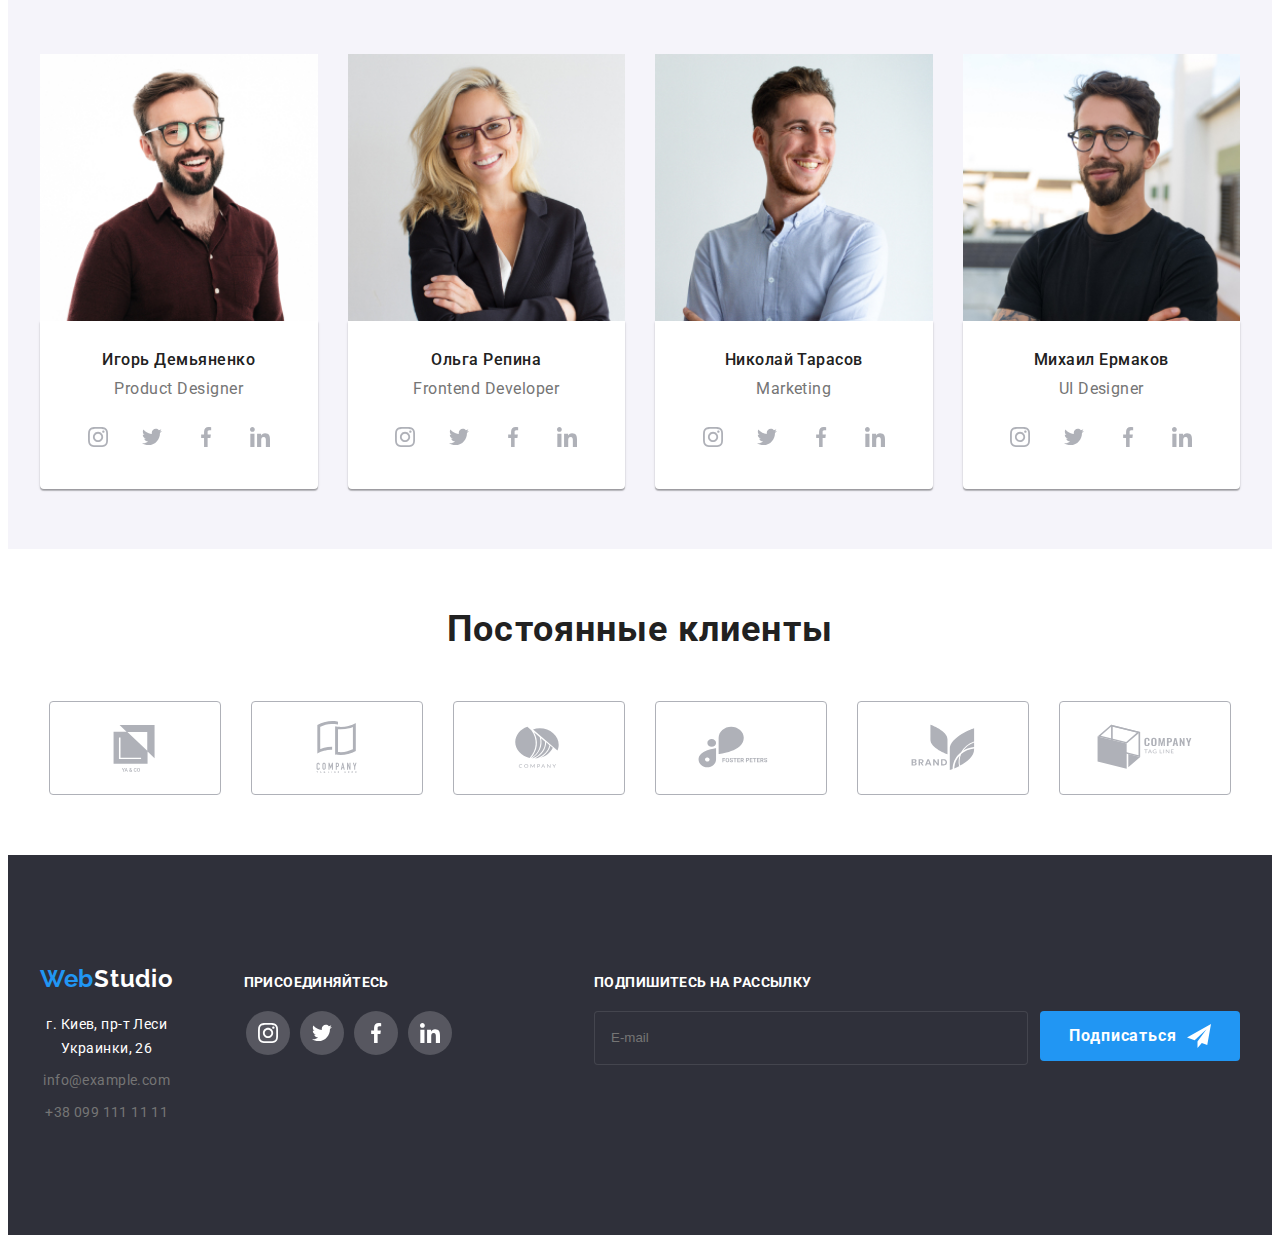
==== commit 4ffaedab: "main" ====
--- a/index.html
+++ b/index.html
@@ -654,68 +654,76 @@
       </div>
     </footer>
     <div class="backdrop is-hidden" data-modal>
-      <form action="#" class="modal-form">
+      <div class="modal">
+        <p class="modal__title">Оставьте свои данные, мы вам перезвоним</p>
         <button class="btn-close" data-modal-close>
           <svg height="18" width="18">
             <use href="./images/icons.svg#icon-close-black"></use>
           </svg>
         </button>
-        <p class="modal__title">Оставьте свои данные, мы вам перезвоним</p>
-        <div class="modal__icon">
-          <label for="text" class="label-input"> Имя</label>
-          <input type="text" name="user-text" class="modal-form-input" />
-          <svg class="modal-svg" height="18" width="18">
-            <use href="./images/icons.svg#icon-person"></use>
-          </svg>
-        </div>
-        <div class="modal__icon">
-          <label for="tel" class="label-input"> Телефон</label>
-          <input type="tel" name="user-tel" id="tel" class="modal-form-input" />
-          <svg class="modal-svg" height="18" width="18">
-            <use href="./images/icons.svg#icon-phone"></use>
-          </svg>
-        </div>
-        <div class="modal__icon">
-          <label for="user-email" class="label-input"> Почта</label>
-          <input
-            type="email"
-            name="user-email"
-            id="user-email"
-            class="modal-form-input"
-          />
-          <svg class="modal-svg" height="18" width="18">
-            <use href="./images/icons.svg#icon-email"></use>
-          </svg>
-        </div>
-        <label for="feedback" class="label-input"> Комментарий</label>
-        <textarea
-          name="feedback"
-          id="feedback"
-          rows="5"
-          placeholder="Введите текст"
-          class="label-input-comment textarea-modal modal-form-input"
-        >
-        </textarea>
-        <div class="input-wrap-check">
-          <input
-            type="checkbox"
-            name="policy"
-            id="policy"
-            class="modal-check visually-hidden"
-          />
-          <label for="policy" class="lablel-policy"
-            ><span class="check-item"
-              ><svg class="modal-check" height="8" width="11">
-                <use href="./images/icons.svg#icon-vector"></use>
-              </svg>
-            </span>
-            Соглашаюсь с рассылкой и принимаю<a href="" class="contract"
-              >Условия договора</a
-            >
-          </label>
-        </div>
+
+        <form class="modal-form">
+          <div class="modal__icon">
+            <label for="text" class="label-input"> Имя</label>
+            <input type="text" name="user-text" class="modal-form-input" />
+            <svg class="modal-svg" height="18" width="18">
+              <use href="./images/icons.svg#icon-person"></use>
+            </svg>
+          </div>
+          <div class="modal__icon">
+            <label for="tel" class="label-input"> Телефон</label>
+            <input
+              type="tel"
+              name="user-tel"
+              id="tel"
+              class="modal-form-input"
+            />
+            <svg class="modal-svg" height="18" width="18">
+              <use href="./images/icons.svg#icon-phone"></use>
+            </svg>
+          </div>
+          <div class="modal__icon">
+            <label for="user-email" class="label-input"> Почта</label>
+            <input
+              type="email"
+              name="user-email"
+              id="user-email"
+              class="modal-form-input"
+            />
+            <svg class="modal-svg" height="18" width="18">
+              <use href="./images/icons.svg#icon-email"></use>
+            </svg>
+          </div>
+          <label for="feedback" class="label-input"> Комментарий</label>
+          <textarea
+            name="feedback"
+            id="feedback"
+            rows="5"
+            placeholder="Введите текст"
+            class="label-input-comment textarea-modal modal-form-input"
+          >
+          </textarea>
+          <div class="input-wrap-check">
+            <input
+              type="checkbox"
+              name="policy"
+              id="policy"
+              class="modal-check visually-hidden"
+            />
+            <label for="policy" class="lablel-policy"
+              ><span class="check-item"
+                ><svg class="modal-check" height="8" width="11">
+                  <use href="./images/icons.svg#icon-vector"></use>
+                </svg>
+              </span>
+              Соглашаюсь с рассылкой и принимаю<a href="" class="contract"
+                >Условия договора</a
+              >
+            </label>
+          </div>
+        </form>
         <button type="submit" class="btn-form">Отправить</button>
-      </form>
+      </div>
     </div>
     <script src="./js/modal.js"></script>
     <script src="./js/mob-menu.js"></script>
--- a/css/main.css
+++ b/css/main.css
@@ -292,11 +292,11 @@
   fill: var(--hover-text);
 }
 
-.modal-form {
+.modal {
   width: 90%;
   height: auto;
   background-color: #fff;
-  position: absolute;
+  position: relative;
   padding: 40px;
   top: 50%;
   left: 50%;
@@ -304,11 +304,11 @@
 }
 
 @media screen and (min-width: 480px) {
-  .modal-form {
+  .modal {
     width: 450px;
     height: 609px;
     background-color: #fff;
-    position: absolute;
+    position: relative;
     padding: 40px;
     top: 50%;
     left: 50%;
@@ -317,11 +317,11 @@
 }
 
 @media screen and (min-width: 768px) {
-  .modal-form {
+  .modal {
     width: 528px;
     height: 581px;
     background-color: #fff;
-    position: absolute;
+    position: relative;
     padding: 40px;
     top: 50%;
     left: 50%;
@@ -330,11 +330,11 @@
 }
 
 @media screen and (min-width: 1200px) {
-  .modal-form {
+  .modal {
     width: 528px;
     height: 581px;
     background-color: #fff;
-    position: absolute;
+    position: relative;
     padding: 40px;
     top: 50%;
     left: 50%;
@@ -1093,7 +1093,6 @@
   .customer {
     display: flex;
     flex-wrap: wrap;
-    margin-left: -30px;
   }
 }
 
@@ -1175,6 +1174,10 @@
   .customer__item {
     flex-basis: calc((100% - 60px) / 7);
   }
+}
+
+.customer__item:not(:last-child) {
+  margin-right: 30px;
 }
 
 @media screen and (min-width: 480px) {
